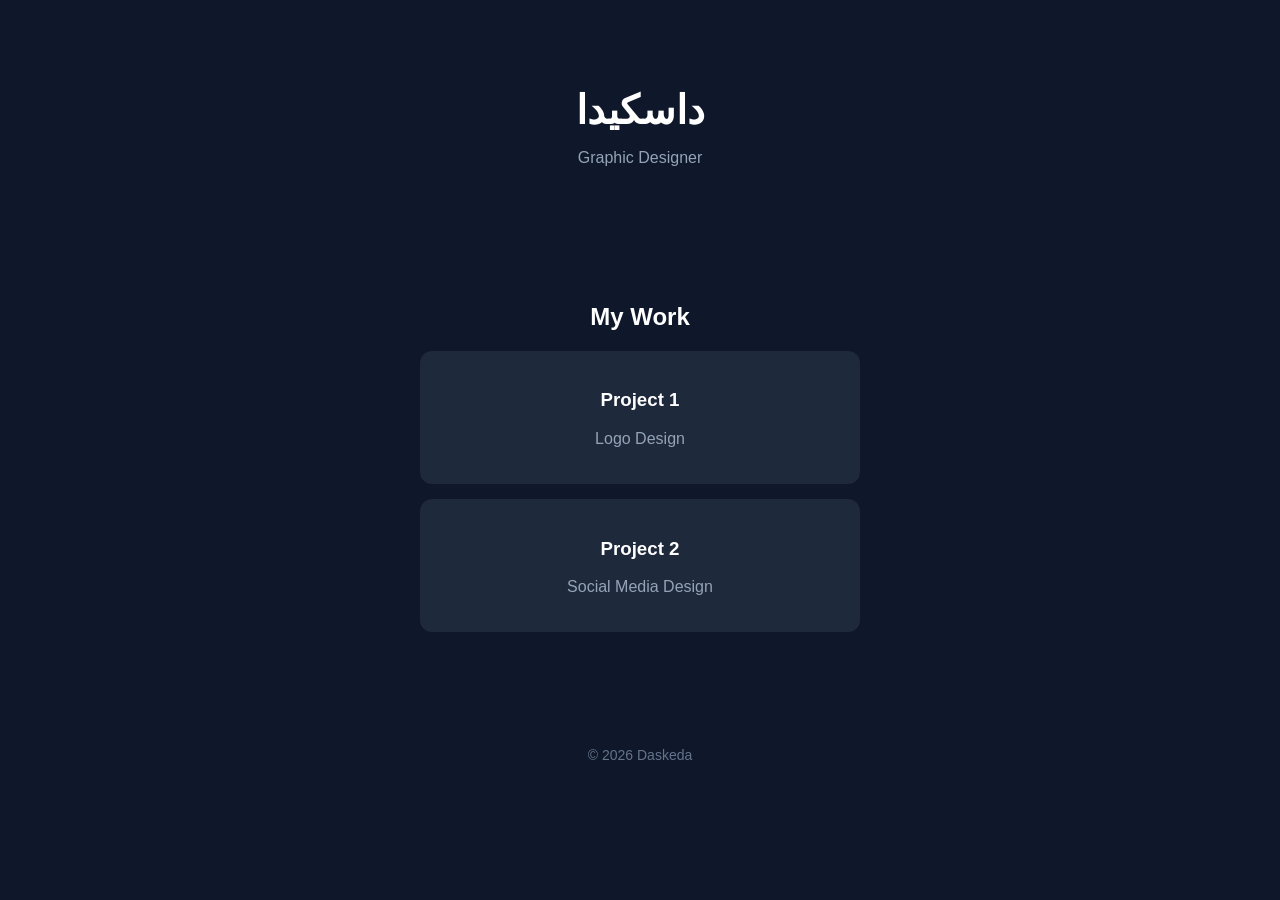
==== index.html @ 062705a2 "initial commit" ====
<!DOCTYPE html>
<html lang="en">
<head>
  <meta charset="UTF-8">
  <title>Daskeda Portfolio</title>
  <meta name="viewport" content="width=device-width, initial-scale=1.0">
  
  <style>
    body {
      margin: 0;
      font-family: Arial, sans-serif;
      background: #0f172a;
      color: #fff;
      text-align: center;
    }

    header {
      padding: 60px 20px;
    }

    h1 {
      font-size: 40px;
      margin-bottom: 10px;
    }

    p {
      color: #94a3b8;
    }

    .projects {
      padding: 40px 20px;
    }

    .card {
      background: #1e293b;
      padding: 20px;
      margin: 15px auto;
      max-width: 400px;
      border-radius: 12px;
    }

    footer {
      margin-top: 40px;
      padding: 20px;
      font-size: 14px;
      color: #64748b;
    }
  </style>
</head>

<body>

  <header>
    <h1>داسكيدا</h1>
    <p>Graphic Designer</p>
  </header>

  <section class="projects">
    <h2>My Work</h2>

    <div class="card">
      <h3>Project 1</h3>
      <p>Logo Design</p>
    </div>

    <div class="card">
      <h3>Project 2</h3>
      <p>Social Media Design</p>
    </div>

  </section>

  <footer>
    © 2026 Daskeda
  </footer>

</body>
</html>
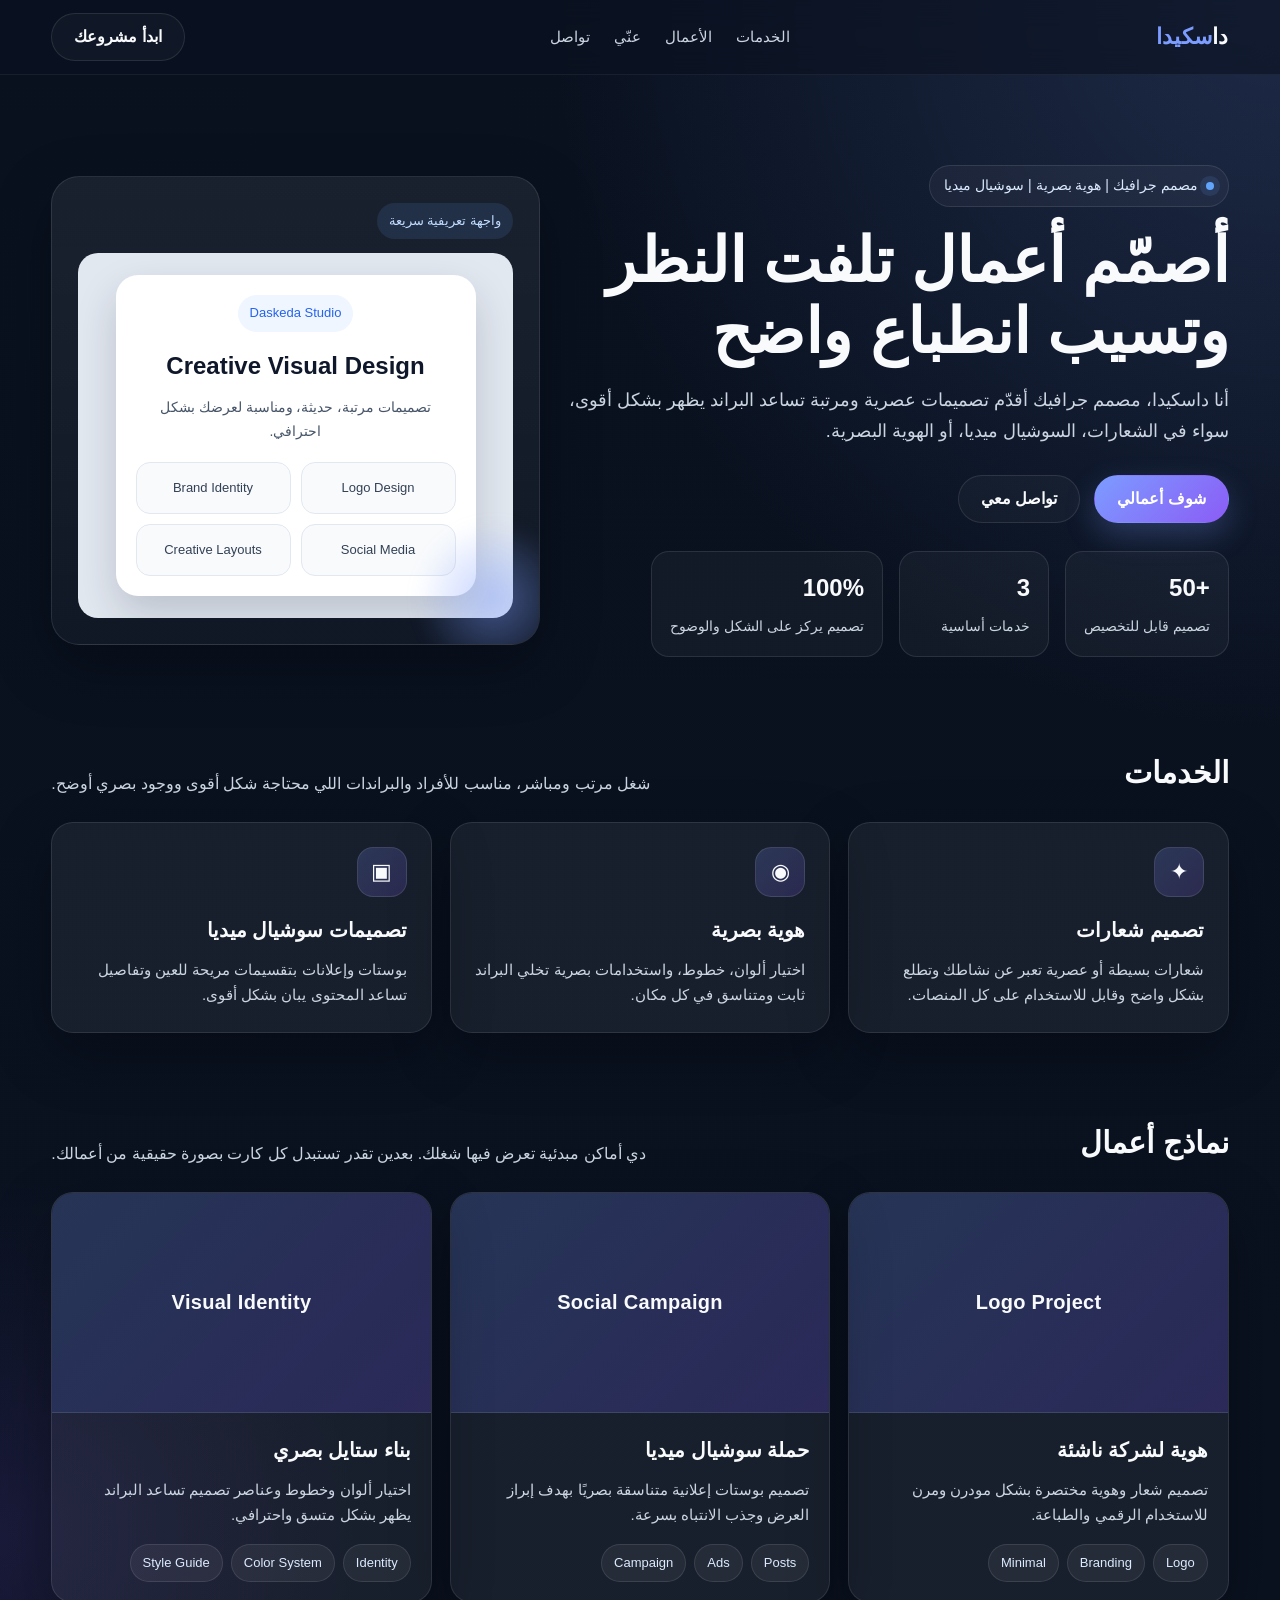
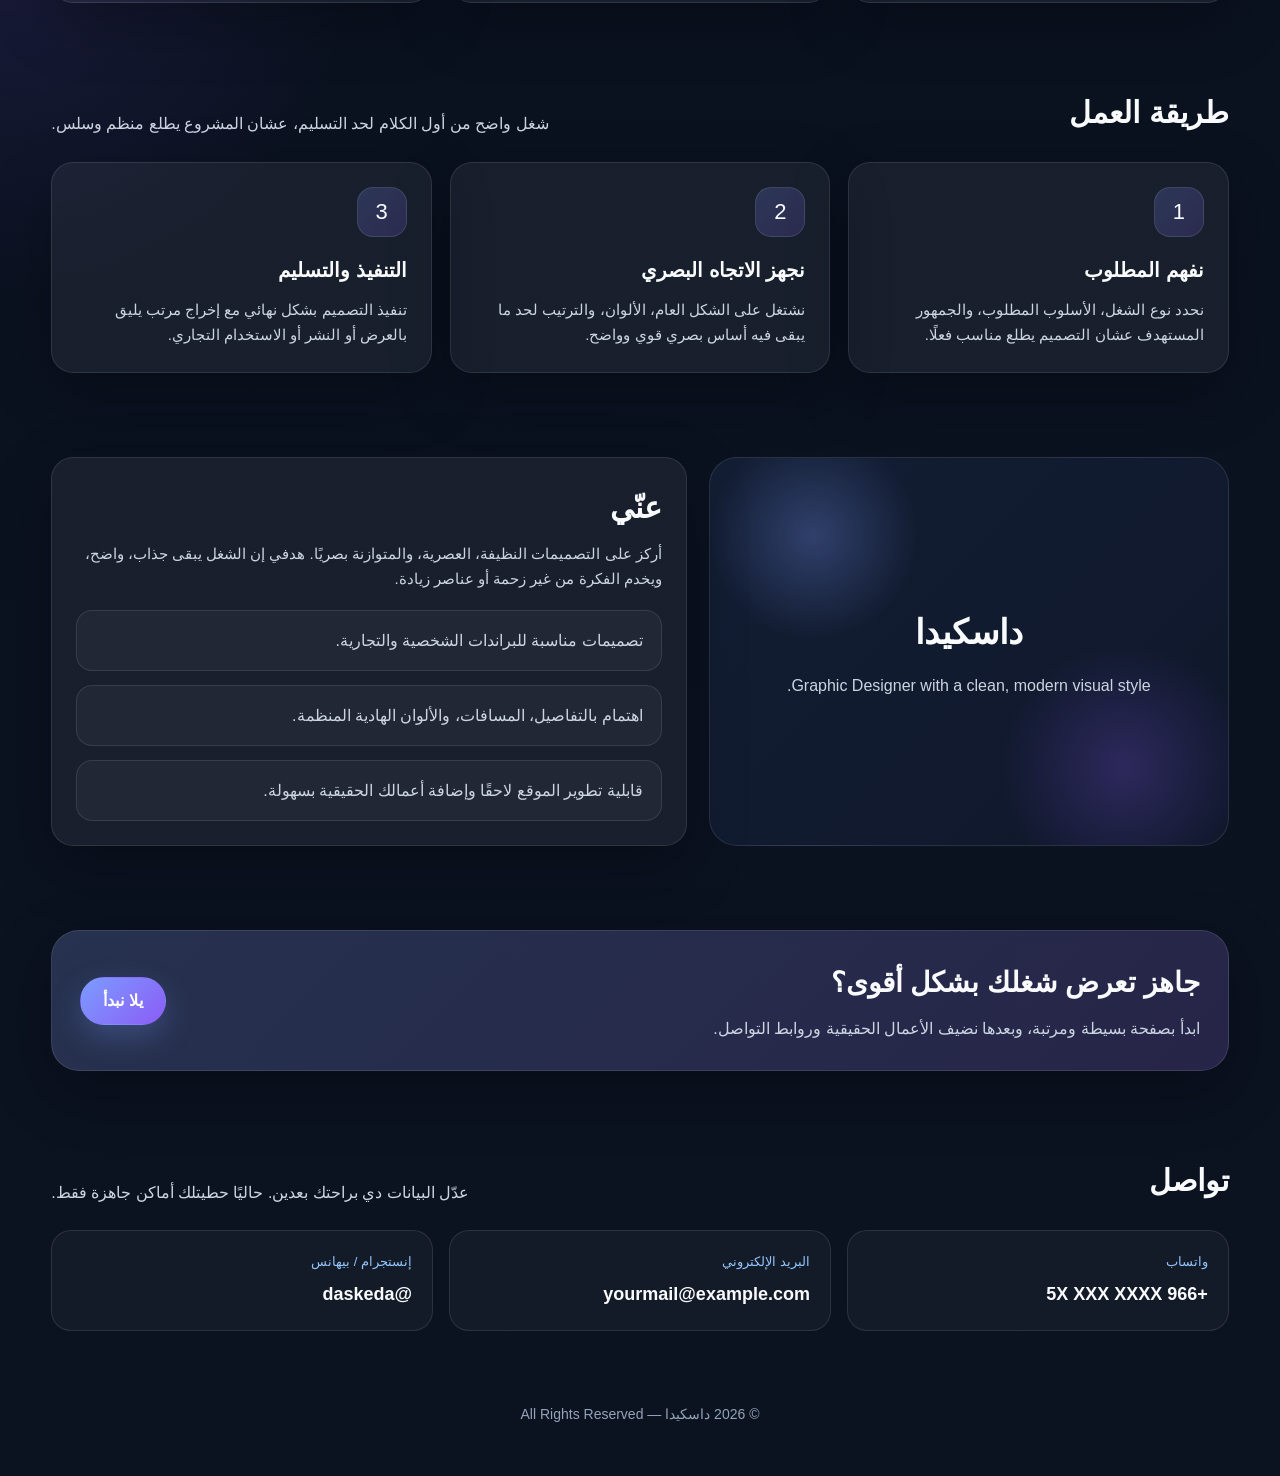
==== commit 61016406: "Update index.html" ====
--- a/index.html
+++ b/index.html
@@ -1,77 +1,867 @@
 <!DOCTYPE html>
-<html lang="en">
+<html lang="ar" dir="rtl">
 <head>
-  <meta charset="UTF-8">
-  <title>Daskeda Portfolio</title>
-  <meta name="viewport" content="width=device-width, initial-scale=1.0">
-  
+  <meta charset="UTF-8" />
+  <meta name="viewport" content="width=device-width, initial-scale=1.0" />
+  <title>داسكيدا | Graphic Designer</title>
+  <meta name="description" content="داسكيدا - مصمم جرافيك. شعارات، سوشيال ميديا، هوية بصرية، وتصميمات إبداعية." />
+  <meta name="theme-color" content="#0f172a" />
+
   <style>
+    :root {
+      --bg: #0b1220;
+      --bg-soft: #111a2d;
+      --card: rgba(255, 255, 255, 0.06);
+      --stroke: rgba(255, 255, 255, 0.1);
+      --text: #f8fafc;
+      --muted: #cbd5e1;
+      --accent: #7c9cff;
+      --accent-2: #8b5cf6;
+      --shadow: 0 20px 60px rgba(0, 0, 0, 0.28);
+      --radius: 22px;
+      --max: 1180px;
+    }
+
+    * {
+      box-sizing: border-box;
+      scroll-behavior: smooth;
+    }
+
     body {
       margin: 0;
-      font-family: Arial, sans-serif;
-      background: #0f172a;
-      color: #fff;
+      font-family: Tahoma, Arial, sans-serif;
+      background:
+        radial-gradient(circle at top right, rgba(124, 156, 255, 0.18), transparent 22%),
+        radial-gradient(circle at left center, rgba(139, 92, 246, 0.12), transparent 18%),
+        linear-gradient(180deg, #09111f 0%, #0b1220 100%);
+      color: var(--text);
+      line-height: 1.7;
+    }
+
+    a {
+      color: inherit;
+      text-decoration: none;
+    }
+
+    img {
+      max-width: 100%;
+      display: block;
+    }
+
+    .container {
+      width: min(92%, var(--max));
+      margin: auto;
+    }
+
+    .nav {
+      position: sticky;
+      top: 0;
+      z-index: 50;
+      backdrop-filter: blur(14px);
+      background: rgba(11, 18, 32, 0.6);
+      border-bottom: 1px solid rgba(255, 255, 255, 0.06);
+    }
+
+    .nav-inner {
+      display: flex;
+      align-items: center;
+      justify-content: space-between;
+      min-height: 74px;
+      gap: 18px;
+    }
+
+    .logo {
+      font-size: 22px;
+      font-weight: 700;
+      letter-spacing: 0.3px;
+    }
+
+    .logo span {
+      color: var(--accent);
+    }
+
+    .nav-links {
+      display: flex;
+      align-items: center;
+      gap: 24px;
+      flex-wrap: wrap;
+    }
+
+    .nav-links a {
+      color: var(--muted);
+      font-size: 15px;
+      transition: 0.25s ease;
+    }
+
+    .nav-links a:hover {
+      color: var(--text);
+    }
+
+    .btn {
+      display: inline-flex;
+      align-items: center;
+      justify-content: center;
+      gap: 8px;
+      min-height: 48px;
+      padding: 0 22px;
+      border-radius: 999px;
+      border: 1px solid transparent;
+      font-weight: 700;
+      transition: 0.25s ease;
+      cursor: pointer;
+    }
+
+    .btn-primary {
+      background: linear-gradient(135deg, var(--accent), var(--accent-2));
+      color: white;
+      box-shadow: 0 12px 30px rgba(124, 156, 255, 0.25);
+    }
+
+    .btn-primary:hover {
+      transform: translateY(-1px);
+      opacity: 0.95;
+    }
+
+    .btn-secondary {
+      border-color: var(--stroke);
+      background: rgba(255, 255, 255, 0.03);
+      color: var(--text);
+    }
+
+    .btn-secondary:hover {
+      background: rgba(255, 255, 255, 0.07);
+    }
+
+    .hero {
+      padding: 90px 0 48px;
+    }
+
+    .hero-grid {
+      display: grid;
+      grid-template-columns: 1.15fr 0.85fr;
+      gap: 28px;
+      align-items: center;
+    }
+
+    .eyebrow {
+      display: inline-flex;
+      align-items: center;
+      gap: 8px;
+      padding: 8px 14px;
+      border: 1px solid var(--stroke);
+      border-radius: 999px;
+      background: rgba(255, 255, 255, 0.04);
+      color: #dbeafe;
+      font-size: 14px;
+      margin-bottom: 18px;
+    }
+
+    .dot {
+      width: 8px;
+      height: 8px;
+      border-radius: 50%;
+      background: #60a5fa;
+      box-shadow: 0 0 0 6px rgba(96, 165, 250, 0.12);
+    }
+
+    h1 {
+      font-size: clamp(34px, 5vw, 62px);
+      line-height: 1.15;
+      margin: 0 0 18px;
+    }
+
+    .hero p {
+      font-size: 18px;
+      color: var(--muted);
+      margin: 0 0 28px;
+      max-width: 720px;
+    }
+
+    .hero-actions {
+      display: flex;
+      gap: 14px;
+      flex-wrap: wrap;
+      margin-bottom: 28px;
+    }
+
+    .stats {
+      display: flex;
+      gap: 16px;
+      flex-wrap: wrap;
+    }
+
+    .stat {
+      min-width: 150px;
+      padding: 16px 18px;
+      border-radius: 18px;
+      background: rgba(255, 255, 255, 0.04);
+      border: 1px solid var(--stroke);
+    }
+
+    .stat strong {
+      display: block;
+      font-size: 24px;
+      margin-bottom: 4px;
+    }
+
+    .stat span {
+      color: var(--muted);
+      font-size: 14px;
+    }
+
+    .hero-card {
+      position: relative;
+      background: linear-gradient(180deg, rgba(255,255,255,0.07), rgba(255,255,255,0.03));
+      border: 1px solid var(--stroke);
+      border-radius: 28px;
+      padding: 26px;
+      box-shadow: var(--shadow);
+      overflow: hidden;
+    }
+
+    .hero-card::before {
+      content: "";
+      position: absolute;
+      inset: auto -40px -40px auto;
+      width: 170px;
+      height: 170px;
+      background: radial-gradient(circle, rgba(124,156,255,0.45), transparent 65%);
+      filter: blur(8px);
+    }
+
+    .mini-label {
+      display: inline-block;
+      font-size: 13px;
+      color: #bfdbfe;
+      padding: 7px 12px;
+      border-radius: 999px;
+      background: rgba(96, 165, 250, 0.12);
+      margin-bottom: 14px;
+    }
+
+    .preview-box {
+      border-radius: 20px;
+      overflow: hidden;
+      background: #e2e8f0;
+      min-height: 320px;
+      display: grid;
+      place-items: center;
+      color: #334155;
+      padding: 22px;
       text-align: center;
     }
 
-    header {
-      padding: 60px 20px;
-    }
-
-    h1 {
-      font-size: 40px;
+    .preview-box .preview-inner {
+      width: 100%;
+      max-width: 360px;
+      background: white;
+      border-radius: 22px;
+      padding: 20px;
+      box-shadow: 0 18px 40px rgba(15, 23, 42, 0.18);
+    }
+
+    .preview-tag {
+      display: inline-block;
+      background: #eff6ff;
+      color: #2563eb;
+      font-size: 13px;
+      padding: 7px 12px;
+      border-radius: 999px;
+      margin-bottom: 14px;
+    }
+
+    .preview-title {
+      font-size: 24px;
+      font-weight: bold;
+      color: #0f172a;
       margin-bottom: 10px;
     }
 
-    p {
+    .preview-text {
+      color: #475569;
+      font-size: 14px;
+      margin-bottom: 18px;
+    }
+
+    .preview-grid {
+      display: grid;
+      grid-template-columns: 1fr 1fr;
+      gap: 10px;
+    }
+
+    .preview-item {
+      background: #f8fafc;
+      border-radius: 14px;
+      padding: 14px 10px;
+      font-size: 13px;
+      color: #334155;
+      border: 1px solid #e2e8f0;
+    }
+
+    section {
+      padding: 42px 0;
+    }
+
+    .section-head {
+      display: flex;
+      align-items: end;
+      justify-content: space-between;
+      gap: 16px;
+      margin-bottom: 24px;
+      flex-wrap: wrap;
+    }
+
+    .section-head h2 {
+      margin: 0;
+      font-size: 30px;
+    }
+
+    .section-head p {
+      margin: 0;
+      color: var(--muted);
+      max-width: 650px;
+    }
+
+    .services-grid,
+    .work-grid,
+    .steps-grid {
+      display: grid;
+      gap: 18px;
+    }
+
+    .services-grid {
+      grid-template-columns: repeat(3, 1fr);
+    }
+
+    .work-grid {
+      grid-template-columns: repeat(3, 1fr);
+    }
+
+    .steps-grid {
+      grid-template-columns: repeat(3, 1fr);
+    }
+
+    .card {
+      background: var(--card);
+      border: 1px solid var(--stroke);
+      border-radius: var(--radius);
+      padding: 24px;
+      box-shadow: var(--shadow);
+    }
+
+    .card h3 {
+      margin: 0 0 10px;
+      font-size: 20px;
+    }
+
+    .card p {
+      margin: 0;
+      color: var(--muted);
+      font-size: 15px;
+    }
+
+    .icon {
+      width: 50px;
+      height: 50px;
+      border-radius: 16px;
+      display: grid;
+      place-items: center;
+      margin-bottom: 16px;
+      background: linear-gradient(135deg, rgba(124, 156, 255, 0.2), rgba(139, 92, 246, 0.18));
+      border: 1px solid rgba(255,255,255,0.1);
+      font-size: 22px;
+    }
+
+    .work-card {
+      overflow: hidden;
+      padding: 0;
+    }
+
+    .work-cover {
+      height: 220px;
+      display: grid;
+      place-items: center;
+      background:
+        linear-gradient(135deg, rgba(124,156,255,0.18), rgba(139,92,246,0.2)),
+        #131d31;
+      border-bottom: 1px solid var(--stroke);
+      font-size: 20px;
+      font-weight: 700;
+      letter-spacing: 0.3px;
+    }
+
+    .work-content {
+      padding: 20px;
+    }
+
+    .work-content p {
+      margin: 8px 0 16px;
+      color: var(--muted);
+      font-size: 15px;
+    }
+
+    .chip-wrap {
+      display: flex;
+      flex-wrap: wrap;
+      gap: 8px;
+    }
+
+    .chip {
+      padding: 7px 12px;
+      border-radius: 999px;
+      background: rgba(255,255,255,0.06);
+      border: 1px solid var(--stroke);
+      font-size: 13px;
+      color: #dbeafe;
+    }
+
+    .about {
+      display: grid;
+      grid-template-columns: 0.9fr 1.1fr;
+      gap: 22px;
+      align-items: stretch;
+    }
+
+    .about-box {
+      min-height: 100%;
+    }
+
+    .about-visual {
+      min-height: 320px;
+      border-radius: 28px;
+      background:
+        radial-gradient(circle at 20% 20%, rgba(124,156,255,0.28), transparent 20%),
+        radial-gradient(circle at 80% 80%, rgba(139,92,246,0.24), transparent 24%),
+        linear-gradient(135deg, #131e34, #0f172a);
+      border: 1px solid var(--stroke);
+      display: grid;
+      place-items: center;
+      text-align: center;
+      padding: 24px;
+    }
+
+    .about-visual strong {
+      font-size: 34px;
+      display: block;
+      margin-bottom: 10px;
+    }
+
+    .about-visual span {
+      color: var(--muted);
+    }
+
+    .about-list {
+      display: grid;
+      gap: 14px;
+      margin-top: 18px;
+    }
+
+    .about-list div {
+      padding: 16px 18px;
+      border-radius: 16px;
+      background: rgba(255,255,255,0.04);
+      border: 1px solid var(--stroke);
+      color: var(--muted);
+    }
+
+    .cta {
+      padding: 28px;
+      border-radius: 28px;
+      background:
+        linear-gradient(135deg, rgba(124,156,255,0.18), rgba(139,92,246,0.16)),
+        rgba(255,255,255,0.04);
+      border: 1px solid var(--stroke);
+      box-shadow: var(--shadow);
+      display: flex;
+      align-items: center;
+      justify-content: space-between;
+      gap: 18px;
+      flex-wrap: wrap;
+    }
+
+    .cta h3 {
+      font-size: 28px;
+      margin: 0 0 8px;
+    }
+
+    .cta p {
+      margin: 0;
+      color: var(--muted);
+    }
+
+    .contact-grid {
+      display: grid;
+      grid-template-columns: repeat(3, 1fr);
+      gap: 16px;
+    }
+
+    .contact-item {
+      padding: 20px;
+      border-radius: 20px;
+      background: rgba(255,255,255,0.04);
+      border: 1px solid var(--stroke);
+    }
+
+    .contact-item small {
+      display: block;
+      color: #93c5fd;
+      margin-bottom: 6px;
+      font-size: 13px;
+    }
+
+    .contact-item strong {
+      font-size: 18px;
+      word-break: break-word;
+    }
+
+    footer {
+      padding: 30px 0 50px;
+      text-align: center;
       color: #94a3b8;
-    }
-
-    .projects {
-      padding: 40px 20px;
-    }
-
-    .card {
-      background: #1e293b;
-      padding: 20px;
-      margin: 15px auto;
-      max-width: 400px;
-      border-radius: 12px;
-    }
-
-    footer {
-      margin-top: 40px;
-      padding: 20px;
       font-size: 14px;
-      color: #64748b;
+    }
+
+    @media (max-width: 980px) {
+      .hero-grid,
+      .about,
+      .services-grid,
+      .work-grid,
+      .steps-grid,
+      .contact-grid {
+        grid-template-columns: 1fr;
+      }
+
+      .nav-inner {
+        padding: 12px 0;
+      }
+
+      .nav-links {
+        gap: 14px;
+      }
+
+      .hero {
+        padding-top: 54px;
+      }
+
+      .section-head h2 {
+        font-size: 26px;
+      }
+
+      .cta h3 {
+        font-size: 24px;
+      }
+    }
+
+    @media (max-width: 640px) {
+      h1 {
+        font-size: 34px;
+      }
+
+      .hero p {
+        font-size: 16px;
+      }
+
+      .btn {
+        width: 100%;
+      }
+
+      .hero-actions {
+        display: grid;
+        grid-template-columns: 1fr;
+      }
+
+      .stats {
+        display: grid;
+        grid-template-columns: 1fr;
+      }
+
+      .nav-links {
+        display: none;
+      }
     }
   </style>
 </head>
-
 <body>
 
-  <header>
-    <h1>داسكيدا</h1>
-    <p>Graphic Designer</p>
+  <nav class="nav">
+    <div class="container nav-inner">
+      <a href="#home" class="logo">دا<span>سكيدا</span></a>
+
+      <div class="nav-links">
+        <a href="#services">الخدمات</a>
+        <a href="#work">الأعمال</a>
+        <a href="#about">عنّي</a>
+        <a href="#contact">تواصل</a>
+      </div>
+
+      <a href="#contact" class="btn btn-secondary">ابدأ مشروعك</a>
+    </div>
+  </nav>
+
+  <header class="hero" id="home">
+    <div class="container hero-grid">
+      <div>
+        <div class="eyebrow">
+          <span class="dot"></span>
+          مصمم جرافيك | هوية بصرية | سوشيال ميديا
+        </div>
+
+        <h1>
+          أصمّم أعمال تلفت النظر
+          <br>
+          وتسيب انطباع واضح
+        </h1>
+
+        <p>
+          أنا داسكيدا، مصمم جرافيك أقدّم تصميمات عصرية ومرتبة تساعد البراند يظهر بشكل أقوى،
+          سواء في الشعارات، السوشيال ميديا، أو الهوية البصرية.
+        </p>
+
+        <div class="hero-actions">
+          <a href="#work" class="btn btn-primary">شوف أعمالي</a>
+          <a href="#contact" class="btn btn-secondary">تواصل معي</a>
+        </div>
+
+        <div class="stats">
+          <div class="stat">
+            <strong>+50</strong>
+            <span>تصميم قابل للتخصيص</span>
+          </div>
+          <div class="stat">
+            <strong>3</strong>
+            <span>خدمات أساسية</span>
+          </div>
+          <div class="stat">
+            <strong>100%</strong>
+            <span>تصميم يركز على الشكل والوضوح</span>
+          </div>
+        </div>
+      </div>
+
+      <div class="hero-card">
+        <div class="mini-label">واجهة تعريفية سريعة</div>
+
+        <div class="preview-box">
+          <div class="preview-inner">
+            <div class="preview-tag">Daskeda Studio</div>
+            <div class="preview-title">Creative Visual Design</div>
+            <div class="preview-text">
+              تصميمات مرتبة، حديثة، ومناسبة لعرضك بشكل احترافي.
+            </div>
+
+            <div class="preview-grid">
+              <div class="preview-item">Logo Design</div>
+              <div class="preview-item">Brand Identity</div>
+              <div class="preview-item">Social Media</div>
+              <div class="preview-item">Creative Layouts</div>
+            </div>
+          </div>
+        </div>
+      </div>
+    </div>
   </header>
 
-  <section class="projects">
-    <h2>My Work</h2>
-
-    <div class="card">
-      <h3>Project 1</h3>
-      <p>Logo Design</p>
+  <section id="services">
+    <div class="container">
+      <div class="section-head">
+        <div>
+          <h2>الخدمات</h2>
+        </div>
+        <p>
+          شغل مرتب ومباشر، مناسب للأفراد والبراندات اللي محتاجة شكل أقوى ووجود بصري أوضح.
+        </p>
+      </div>
+
+      <div class="services-grid">
+        <div class="card">
+          <div class="icon">✦</div>
+          <h3>تصميم شعارات</h3>
+          <p>
+            شعارات بسيطة أو عصرية تعبر عن نشاطك وتطلع بشكل واضح وقابل للاستخدام على كل المنصات.
+          </p>
+        </div>
+
+        <div class="card">
+          <div class="icon">◉</div>
+          <h3>هوية بصرية</h3>
+          <p>
+            اختيار ألوان، خطوط، واستخدامات بصرية تخلي البراند ثابت ومتناسق في كل مكان.
+          </p>
+        </div>
+
+        <div class="card">
+          <div class="icon">▣</div>
+          <h3>تصميمات سوشيال ميديا</h3>
+          <p>
+            بوستات وإعلانات بتقسيمات مريحة للعين وتفاصيل تساعد المحتوى يبان بشكل أقوى.
+          </p>
+        </div>
+      </div>
     </div>
-
-    <div class="card">
-      <h3>Project 2</h3>
-      <p>Social Media Design</p>
+  </section>
+
+  <section id="work">
+    <div class="container">
+      <div class="section-head">
+        <div>
+          <h2>نماذج أعمال</h2>
+        </div>
+        <p>
+          دي أماكن مبدئية تعرض فيها شغلك. بعدين تقدر تستبدل كل كارت بصورة حقيقية من أعمالك.
+        </p>
+      </div>
+
+      <div class="work-grid">
+        <div class="card work-card">
+          <div class="work-cover">Logo Project</div>
+          <div class="work-content">
+            <h3>هوية لشركة ناشئة</h3>
+            <p>تصميم شعار وهوية مختصرة بشكل مودرن ومرن للاستخدام الرقمي والطباعة.</p>
+            <div class="chip-wrap">
+              <span class="chip">Logo</span>
+              <span class="chip">Branding</span>
+              <span class="chip">Minimal</span>
+            </div>
+          </div>
+        </div>
+
+        <div class="card work-card">
+          <div class="work-cover">Social Campaign</div>
+          <div class="work-content">
+            <h3>حملة سوشيال ميديا</h3>
+            <p>تصميم بوستات إعلانية متناسقة بصريًا بهدف إبراز العرض وجذب الانتباه بسرعة.</p>
+            <div class="chip-wrap">
+              <span class="chip">Posts</span>
+              <span class="chip">Ads</span>
+              <span class="chip">Campaign</span>
+            </div>
+          </div>
+        </div>
+
+        <div class="card work-card">
+          <div class="work-cover">Visual Identity</div>
+          <div class="work-content">
+            <h3>بناء ستايل بصري</h3>
+            <p>اختيار ألوان وخطوط وعناصر تصميم تساعد البراند يظهر بشكل متسق واحترافي.</p>
+            <div class="chip-wrap">
+              <span class="chip">Identity</span>
+              <span class="chip">Color System</span>
+              <span class="chip">Style Guide</span>
+            </div>
+          </div>
+        </div>
+      </div>
     </div>
-
   </section>
 
+  <section>
+    <div class="container">
+      <div class="section-head">
+        <div>
+          <h2>طريقة العمل</h2>
+        </div>
+        <p>
+          شغل واضح من أول الكلام لحد التسليم، عشان المشروع يطلع منظم وسلس.
+        </p>
+      </div>
+
+      <div class="steps-grid">
+        <div class="card">
+          <div class="icon">1</div>
+          <h3>نفهم المطلوب</h3>
+          <p>نحدد نوع الشغل، الأسلوب المطلوب، والجمهور المستهدف عشان التصميم يطلع مناسب فعلًا.</p>
+        </div>
+
+        <div class="card">
+          <div class="icon">2</div>
+          <h3>نجهز الاتجاه البصري</h3>
+          <p>نشتغل على الشكل العام، الألوان، والترتيب لحد ما يبقى فيه أساس بصري قوي وواضح.</p>
+        </div>
+
+        <div class="card">
+          <div class="icon">3</div>
+          <h3>التنفيذ والتسليم</h3>
+          <p>تنفيذ التصميم بشكل نهائي مع إخراج مرتب يليق بالعرض أو النشر أو الاستخدام التجاري.</p>
+        </div>
+      </div>
+    </div>
+  </section>
+
+  <section id="about">
+    <div class="container about">
+      <div class="about-visual">
+        <div>
+          <strong>داسكيدا</strong>
+          <span>Graphic Designer with a clean, modern visual style.</span>
+        </div>
+      </div>
+
+      <div class="card about-box">
+        <div class="section-head" style="margin-bottom: 8px;">
+          <div>
+            <h2>عنّي</h2>
+          </div>
+        </div>
+
+        <p style="color: var(--muted); margin-top: 0;">
+          أركز على التصميمات النظيفة، العصرية، والمتوازنة بصريًا. هدفي إن الشغل يبقى جذاب،
+          واضح، ويخدم الفكرة من غير زحمة أو عناصر زيادة.
+        </p>
+
+        <div class="about-list">
+          <div>تصميمات مناسبة للبراندات الشخصية والتجارية.</div>
+          <div>اهتمام بالتفاصيل، المسافات، والألوان الهادية المنظمة.</div>
+          <div>قابلية تطوير الموقع لاحقًا وإضافة أعمالك الحقيقية بسهولة.</div>
+        </div>
+      </div>
+    </div>
+  </section>
+
+  <section>
+    <div class="container">
+      <div class="cta">
+        <div>
+          <h3>جاهز تعرض شغلك بشكل أقوى؟</h3>
+          <p>ابدأ بصفحة بسيطة ومرتبة، وبعدها نضيف الأعمال الحقيقية وروابط التواصل.</p>
+        </div>
+
+        <a href="#contact" class="btn btn-primary">يلا نبدأ</a>
+      </div>
+    </div>
+  </section>
+
+  <section id="contact">
+    <div class="container">
+      <div class="section-head">
+        <div>
+          <h2>تواصل</h2>
+        </div>
+        <p>
+          عدّل البيانات دي براحتك بعدين. حاليًا حطيتلك أماكن جاهزة فقط.
+        </p>
+      </div>
+
+      <div class="contact-grid">
+        <div class="contact-item">
+          <small>واتساب</small>
+          <strong>+966 5X XXX XXXX</strong>
+        </div>
+
+        <div class="contact-item">
+          <small>البريد الإلكتروني</small>
+          <strong>yourmail@example.com</strong>
+        </div>
+
+        <div class="contact-item">
+          <small>إنستجرام / بيهانس</small>
+          <strong>@daskeda</strong>
+        </div>
+      </div>
+    </div>
+  </section>
+
   <footer>
-    © 2026 Daskeda
+    © 2026 داسكيدا — All Rights Reserved
   </footer>
 
 </body>
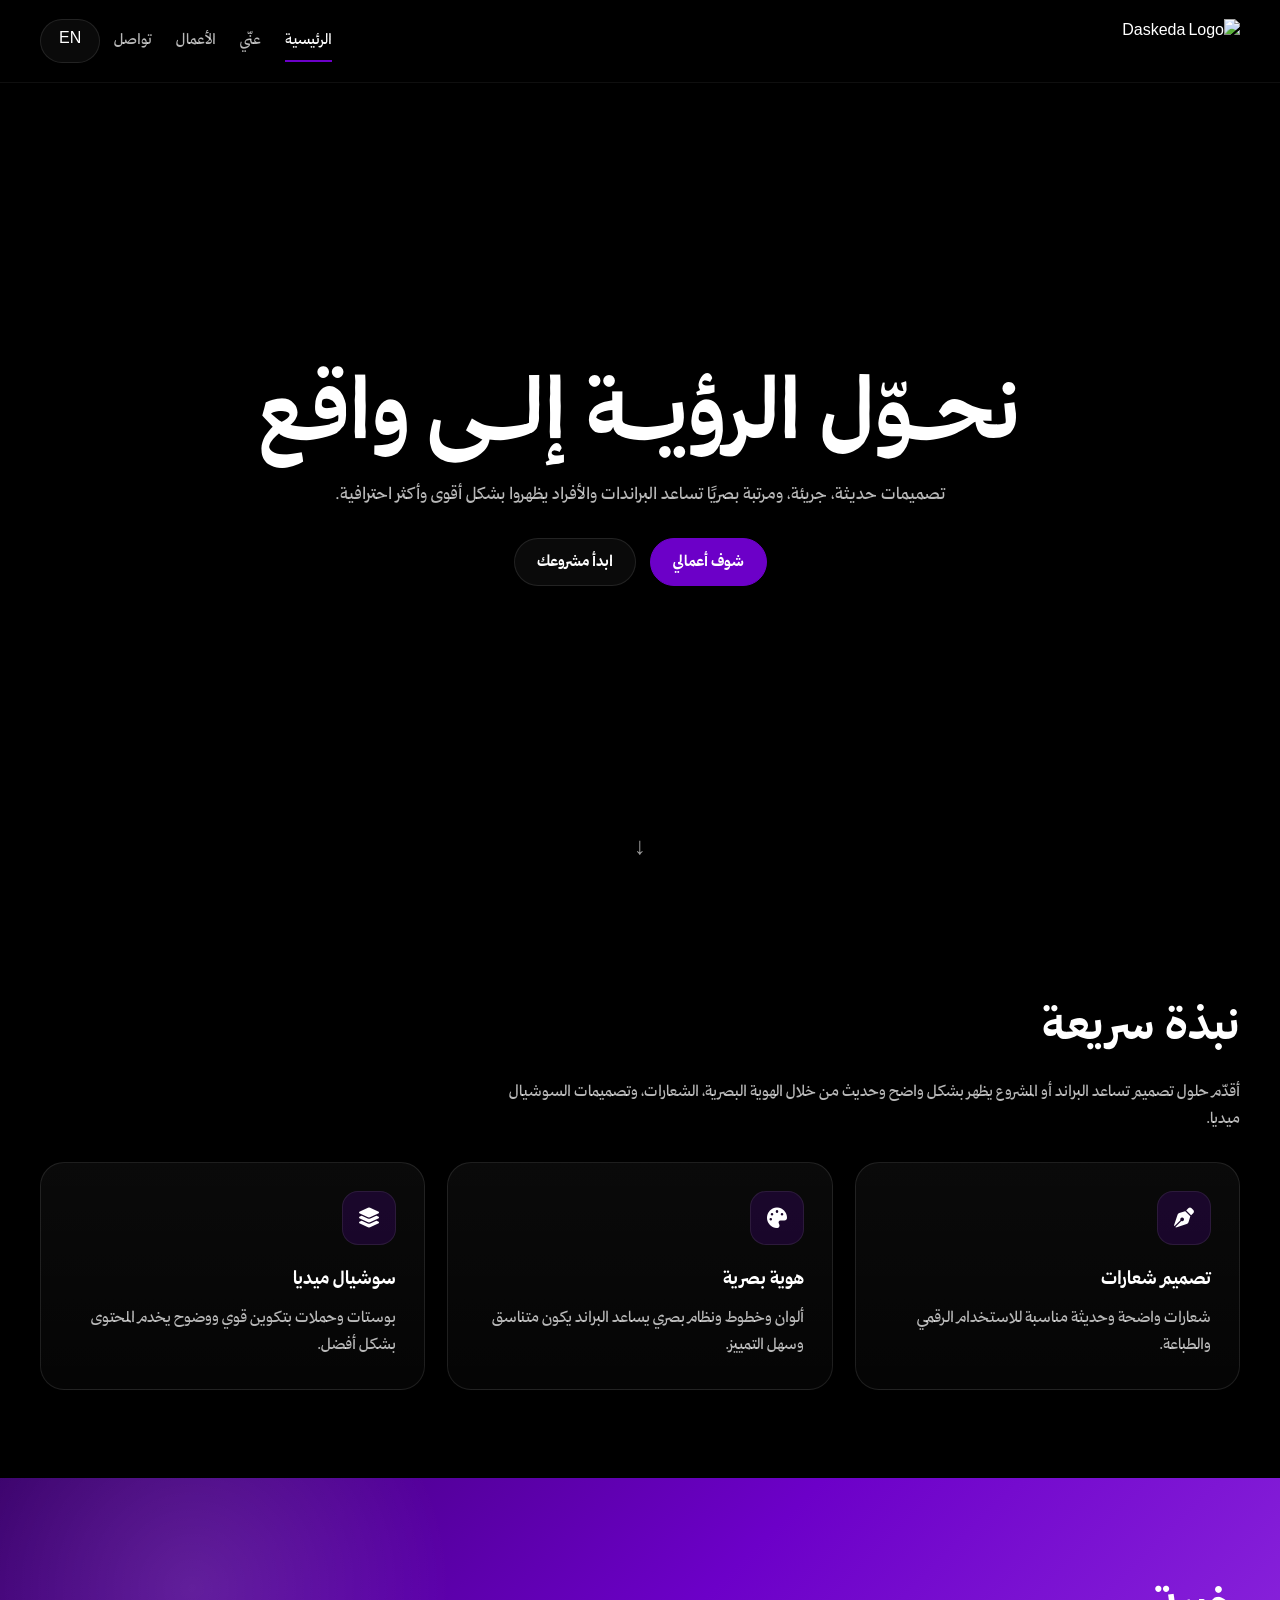
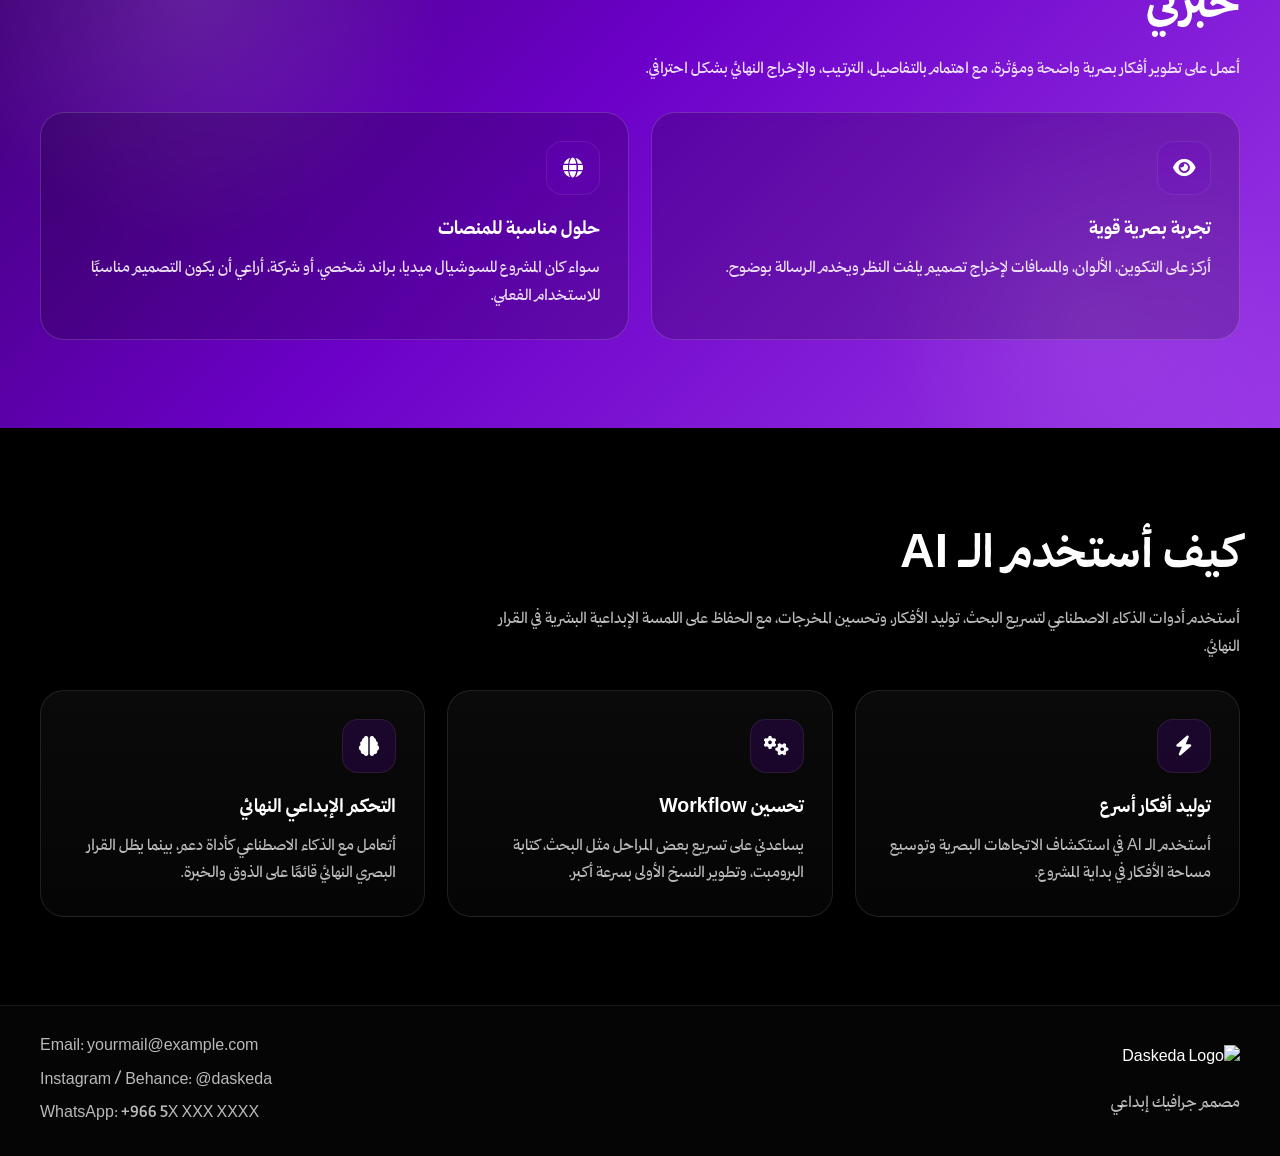
==== commit 089b1f4b: "Add files via upload" ====
--- a/index.html
+++ b/index.html
@@ -1,868 +1,181 @@
-<!DOCTYPE html>
-<html lang="ar" dir="rtl">
-<head>
-  <meta charset="UTF-8" />
-  <meta name="viewport" content="width=device-width, initial-scale=1.0" />
-  <title>داسكيدا | Graphic Designer</title>
-  <meta name="description" content="داسكيدا - مصمم جرافيك. شعارات، سوشيال ميديا، هوية بصرية، وتصميمات إبداعية." />
-  <meta name="theme-color" content="#0f172a" />
-
-  <style>
-    :root {
-      --bg: #0b1220;
-      --bg-soft: #111a2d;
-      --card: rgba(255, 255, 255, 0.06);
-      --stroke: rgba(255, 255, 255, 0.1);
-      --text: #f8fafc;
-      --muted: #cbd5e1;
-      --accent: #7c9cff;
-      --accent-2: #8b5cf6;
-      --shadow: 0 20px 60px rgba(0, 0, 0, 0.28);
-      --radius: 22px;
-      --max: 1180px;
-    }
-
-    * {
-      box-sizing: border-box;
-      scroll-behavior: smooth;
-    }
-
-    body {
-      margin: 0;
-      font-family: Tahoma, Arial, sans-serif;
-      background:
-        radial-gradient(circle at top right, rgba(124, 156, 255, 0.18), transparent 22%),
-        radial-gradient(circle at left center, rgba(139, 92, 246, 0.12), transparent 18%),
-        linear-gradient(180deg, #09111f 0%, #0b1220 100%);
-      color: var(--text);
-      line-height: 1.7;
-    }
-
-    a {
-      color: inherit;
-      text-decoration: none;
-    }
-
-    img {
-      max-width: 100%;
-      display: block;
-    }
-
-    .container {
-      width: min(92%, var(--max));
-      margin: auto;
-    }
-
-    .nav {
-      position: sticky;
-      top: 0;
-      z-index: 50;
-      backdrop-filter: blur(14px);
-      background: rgba(11, 18, 32, 0.6);
-      border-bottom: 1px solid rgba(255, 255, 255, 0.06);
-    }
-
-    .nav-inner {
-      display: flex;
-      align-items: center;
-      justify-content: space-between;
-      min-height: 74px;
-      gap: 18px;
-    }
-
-    .logo {
-      font-size: 22px;
-      font-weight: 700;
-      letter-spacing: 0.3px;
-    }
-
-    .logo span {
-      color: var(--accent);
-    }
-
-    .nav-links {
-      display: flex;
-      align-items: center;
-      gap: 24px;
-      flex-wrap: wrap;
-    }
-
-    .nav-links a {
-      color: var(--muted);
-      font-size: 15px;
-      transition: 0.25s ease;
-    }
-
-    .nav-links a:hover {
-      color: var(--text);
-    }
-
-    .btn {
-      display: inline-flex;
-      align-items: center;
-      justify-content: center;
-      gap: 8px;
-      min-height: 48px;
-      padding: 0 22px;
-      border-radius: 999px;
-      border: 1px solid transparent;
-      font-weight: 700;
-      transition: 0.25s ease;
-      cursor: pointer;
-    }
-
-    .btn-primary {
-      background: linear-gradient(135deg, var(--accent), var(--accent-2));
-      color: white;
-      box-shadow: 0 12px 30px rgba(124, 156, 255, 0.25);
-    }
-
-    .btn-primary:hover {
-      transform: translateY(-1px);
-      opacity: 0.95;
-    }
-
-    .btn-secondary {
-      border-color: var(--stroke);
-      background: rgba(255, 255, 255, 0.03);
-      color: var(--text);
-    }
-
-    .btn-secondary:hover {
-      background: rgba(255, 255, 255, 0.07);
-    }
-
-    .hero {
-      padding: 90px 0 48px;
-    }
-
-    .hero-grid {
-      display: grid;
-      grid-template-columns: 1.15fr 0.85fr;
-      gap: 28px;
-      align-items: center;
-    }
-
-    .eyebrow {
-      display: inline-flex;
-      align-items: center;
-      gap: 8px;
-      padding: 8px 14px;
-      border: 1px solid var(--stroke);
-      border-radius: 999px;
-      background: rgba(255, 255, 255, 0.04);
-      color: #dbeafe;
-      font-size: 14px;
-      margin-bottom: 18px;
-    }
-
-    .dot {
-      width: 8px;
-      height: 8px;
-      border-radius: 50%;
-      background: #60a5fa;
-      box-shadow: 0 0 0 6px rgba(96, 165, 250, 0.12);
-    }
-
-    h1 {
-      font-size: clamp(34px, 5vw, 62px);
-      line-height: 1.15;
-      margin: 0 0 18px;
-    }
-
-    .hero p {
-      font-size: 18px;
-      color: var(--muted);
-      margin: 0 0 28px;
-      max-width: 720px;
-    }
-
-    .hero-actions {
-      display: flex;
-      gap: 14px;
-      flex-wrap: wrap;
-      margin-bottom: 28px;
-    }
-
-    .stats {
-      display: flex;
-      gap: 16px;
-      flex-wrap: wrap;
-    }
-
-    .stat {
-      min-width: 150px;
-      padding: 16px 18px;
-      border-radius: 18px;
-      background: rgba(255, 255, 255, 0.04);
-      border: 1px solid var(--stroke);
-    }
-
-    .stat strong {
-      display: block;
-      font-size: 24px;
-      margin-bottom: 4px;
-    }
-
-    .stat span {
-      color: var(--muted);
-      font-size: 14px;
-    }
-
-    .hero-card {
-      position: relative;
-      background: linear-gradient(180deg, rgba(255,255,255,0.07), rgba(255,255,255,0.03));
-      border: 1px solid var(--stroke);
-      border-radius: 28px;
-      padding: 26px;
-      box-shadow: var(--shadow);
-      overflow: hidden;
-    }
-
-    .hero-card::before {
-      content: "";
-      position: absolute;
-      inset: auto -40px -40px auto;
-      width: 170px;
-      height: 170px;
-      background: radial-gradient(circle, rgba(124,156,255,0.45), transparent 65%);
-      filter: blur(8px);
-    }
-
-    .mini-label {
-      display: inline-block;
-      font-size: 13px;
-      color: #bfdbfe;
-      padding: 7px 12px;
-      border-radius: 999px;
-      background: rgba(96, 165, 250, 0.12);
-      margin-bottom: 14px;
-    }
-
-    .preview-box {
-      border-radius: 20px;
-      overflow: hidden;
-      background: #e2e8f0;
-      min-height: 320px;
-      display: grid;
-      place-items: center;
-      color: #334155;
-      padding: 22px;
-      text-align: center;
-    }
-
-    .preview-box .preview-inner {
-      width: 100%;
-      max-width: 360px;
-      background: white;
-      border-radius: 22px;
-      padding: 20px;
-      box-shadow: 0 18px 40px rgba(15, 23, 42, 0.18);
-    }
-
-    .preview-tag {
-      display: inline-block;
-      background: #eff6ff;
-      color: #2563eb;
-      font-size: 13px;
-      padding: 7px 12px;
-      border-radius: 999px;
-      margin-bottom: 14px;
-    }
-
-    .preview-title {
-      font-size: 24px;
-      font-weight: bold;
-      color: #0f172a;
-      margin-bottom: 10px;
-    }
-
-    .preview-text {
-      color: #475569;
-      font-size: 14px;
-      margin-bottom: 18px;
-    }
-
-    .preview-grid {
-      display: grid;
-      grid-template-columns: 1fr 1fr;
-      gap: 10px;
-    }
-
-    .preview-item {
-      background: #f8fafc;
-      border-radius: 14px;
-      padding: 14px 10px;
-      font-size: 13px;
-      color: #334155;
-      border: 1px solid #e2e8f0;
-    }
-
-    section {
-      padding: 42px 0;
-    }
-
-    .section-head {
-      display: flex;
-      align-items: end;
-      justify-content: space-between;
-      gap: 16px;
-      margin-bottom: 24px;
-      flex-wrap: wrap;
-    }
-
-    .section-head h2 {
-      margin: 0;
-      font-size: 30px;
-    }
-
-    .section-head p {
-      margin: 0;
-      color: var(--muted);
-      max-width: 650px;
-    }
-
-    .services-grid,
-    .work-grid,
-    .steps-grid {
-      display: grid;
-      gap: 18px;
-    }
-
-    .services-grid {
-      grid-template-columns: repeat(3, 1fr);
-    }
-
-    .work-grid {
-      grid-template-columns: repeat(3, 1fr);
-    }
-
-    .steps-grid {
-      grid-template-columns: repeat(3, 1fr);
-    }
-
-    .card {
-      background: var(--card);
-      border: 1px solid var(--stroke);
-      border-radius: var(--radius);
-      padding: 24px;
-      box-shadow: var(--shadow);
-    }
-
-    .card h3 {
-      margin: 0 0 10px;
-      font-size: 20px;
-    }
-
-    .card p {
-      margin: 0;
-      color: var(--muted);
-      font-size: 15px;
-    }
-
-    .icon {
-      width: 50px;
-      height: 50px;
-      border-radius: 16px;
-      display: grid;
-      place-items: center;
-      margin-bottom: 16px;
-      background: linear-gradient(135deg, rgba(124, 156, 255, 0.2), rgba(139, 92, 246, 0.18));
-      border: 1px solid rgba(255,255,255,0.1);
-      font-size: 22px;
-    }
-
-    .work-card {
-      overflow: hidden;
-      padding: 0;
-    }
-
-    .work-cover {
-      height: 220px;
-      display: grid;
-      place-items: center;
-      background:
-        linear-gradient(135deg, rgba(124,156,255,0.18), rgba(139,92,246,0.2)),
-        #131d31;
-      border-bottom: 1px solid var(--stroke);
-      font-size: 20px;
-      font-weight: 700;
-      letter-spacing: 0.3px;
-    }
-
-    .work-content {
-      padding: 20px;
-    }
-
-    .work-content p {
-      margin: 8px 0 16px;
-      color: var(--muted);
-      font-size: 15px;
-    }
-
-    .chip-wrap {
-      display: flex;
-      flex-wrap: wrap;
-      gap: 8px;
-    }
-
-    .chip {
-      padding: 7px 12px;
-      border-radius: 999px;
-      background: rgba(255,255,255,0.06);
-      border: 1px solid var(--stroke);
-      font-size: 13px;
-      color: #dbeafe;
-    }
-
-    .about {
-      display: grid;
-      grid-template-columns: 0.9fr 1.1fr;
-      gap: 22px;
-      align-items: stretch;
-    }
-
-    .about-box {
-      min-height: 100%;
-    }
-
-    .about-visual {
-      min-height: 320px;
-      border-radius: 28px;
-      background:
-        radial-gradient(circle at 20% 20%, rgba(124,156,255,0.28), transparent 20%),
-        radial-gradient(circle at 80% 80%, rgba(139,92,246,0.24), transparent 24%),
-        linear-gradient(135deg, #131e34, #0f172a);
-      border: 1px solid var(--stroke);
-      display: grid;
-      place-items: center;
-      text-align: center;
-      padding: 24px;
-    }
-
-    .about-visual strong {
-      font-size: 34px;
-      display: block;
-      margin-bottom: 10px;
-    }
-
-    .about-visual span {
-      color: var(--muted);
-    }
-
-    .about-list {
-      display: grid;
-      gap: 14px;
-      margin-top: 18px;
-    }
-
-    .about-list div {
-      padding: 16px 18px;
-      border-radius: 16px;
-      background: rgba(255,255,255,0.04);
-      border: 1px solid var(--stroke);
-      color: var(--muted);
-    }
-
-    .cta {
-      padding: 28px;
-      border-radius: 28px;
-      background:
-        linear-gradient(135deg, rgba(124,156,255,0.18), rgba(139,92,246,0.16)),
-        rgba(255,255,255,0.04);
-      border: 1px solid var(--stroke);
-      box-shadow: var(--shadow);
-      display: flex;
-      align-items: center;
-      justify-content: space-between;
-      gap: 18px;
-      flex-wrap: wrap;
-    }
-
-    .cta h3 {
-      font-size: 28px;
-      margin: 0 0 8px;
-    }
-
-    .cta p {
-      margin: 0;
-      color: var(--muted);
-    }
-
-    .contact-grid {
-      display: grid;
-      grid-template-columns: repeat(3, 1fr);
-      gap: 16px;
-    }
-
-    .contact-item {
-      padding: 20px;
-      border-radius: 20px;
-      background: rgba(255,255,255,0.04);
-      border: 1px solid var(--stroke);
-    }
-
-    .contact-item small {
-      display: block;
-      color: #93c5fd;
-      margin-bottom: 6px;
-      font-size: 13px;
-    }
-
-    .contact-item strong {
-      font-size: 18px;
-      word-break: break-word;
-    }
-
-    footer {
-      padding: 30px 0 50px;
-      text-align: center;
-      color: #94a3b8;
-      font-size: 14px;
-    }
-
-    @media (max-width: 980px) {
-      .hero-grid,
-      .about,
-      .services-grid,
-      .work-grid,
-      .steps-grid,
-      .contact-grid {
-        grid-template-columns: 1fr;
-      }
-
-      .nav-inner {
-        padding: 12px 0;
-      }
-
-      .nav-links {
-        gap: 14px;
-      }
-
-      .hero {
-        padding-top: 54px;
-      }
-
-      .section-head h2 {
-        font-size: 26px;
-      }
-
-      .cta h3 {
-        font-size: 24px;
-      }
-    }
-
-    @media (max-width: 640px) {
-      h1 {
-        font-size: 34px;
-      }
-
-      .hero p {
-        font-size: 16px;
-      }
-
-      .btn {
-        width: 100%;
-      }
-
-      .hero-actions {
-        display: grid;
-        grid-template-columns: 1fr;
-      }
-
-      .stats {
-        display: grid;
-        grid-template-columns: 1fr;
-      }
-
-      .nav-links {
-        display: none;
-      }
-    }
-  </style>
-</head>
-<body>
-
-  <nav class="nav">
-    <div class="container nav-inner">
-      <a href="#home" class="logo">دا<span>سكيدا</span></a>
-
-      <div class="nav-links">
-        <a href="#services">الخدمات</a>
-        <a href="#work">الأعمال</a>
-        <a href="#about">عنّي</a>
-        <a href="#contact">تواصل</a>
-      </div>
-
-      <a href="#contact" class="btn btn-secondary">ابدأ مشروعك</a>
-    </div>
-  </nav>
-
-  <header class="hero" id="home">
-    <div class="container hero-grid">
-      <div>
-        <div class="eyebrow">
-          <span class="dot"></span>
-          مصمم جرافيك | هوية بصرية | سوشيال ميديا
-        </div>
-
-        <h1>
-          أصمّم أعمال تلفت النظر
-          <br>
-          وتسيب انطباع واضح
-        </h1>
-
-        <p>
-          أنا داسكيدا، مصمم جرافيك أقدّم تصميمات عصرية ومرتبة تساعد البراند يظهر بشكل أقوى،
-          سواء في الشعارات، السوشيال ميديا، أو الهوية البصرية.
-        </p>
-
-        <div class="hero-actions">
-          <a href="#work" class="btn btn-primary">شوف أعمالي</a>
-          <a href="#contact" class="btn btn-secondary">تواصل معي</a>
-        </div>
-
-        <div class="stats">
-          <div class="stat">
-            <strong>+50</strong>
-            <span>تصميم قابل للتخصيص</span>
-          </div>
-          <div class="stat">
-            <strong>3</strong>
-            <span>خدمات أساسية</span>
-          </div>
-          <div class="stat">
-            <strong>100%</strong>
-            <span>تصميم يركز على الشكل والوضوح</span>
-          </div>
-        </div>
-      </div>
-
-      <div class="hero-card">
-        <div class="mini-label">واجهة تعريفية سريعة</div>
-
-        <div class="preview-box">
-          <div class="preview-inner">
-            <div class="preview-tag">Daskeda Studio</div>
-            <div class="preview-title">Creative Visual Design</div>
-            <div class="preview-text">
-              تصميمات مرتبة، حديثة، ومناسبة لعرضك بشكل احترافي.
-            </div>
-
-            <div class="preview-grid">
-              <div class="preview-item">Logo Design</div>
-              <div class="preview-item">Brand Identity</div>
-              <div class="preview-item">Social Media</div>
-              <div class="preview-item">Creative Layouts</div>
-            </div>
-          </div>
-        </div>
-      </div>
-    </div>
-  </header>
-
-  <section id="services">
-    <div class="container">
-      <div class="section-head">
-        <div>
-          <h2>الخدمات</h2>
-        </div>
-        <p>
-          شغل مرتب ومباشر، مناسب للأفراد والبراندات اللي محتاجة شكل أقوى ووجود بصري أوضح.
-        </p>
-      </div>
-
-      <div class="services-grid">
-        <div class="card">
-          <div class="icon">✦</div>
-          <h3>تصميم شعارات</h3>
-          <p>
-            شعارات بسيطة أو عصرية تعبر عن نشاطك وتطلع بشكل واضح وقابل للاستخدام على كل المنصات.
-          </p>
-        </div>
-
-        <div class="card">
-          <div class="icon">◉</div>
-          <h3>هوية بصرية</h3>
-          <p>
-            اختيار ألوان، خطوط، واستخدامات بصرية تخلي البراند ثابت ومتناسق في كل مكان.
-          </p>
-        </div>
-
-        <div class="card">
-          <div class="icon">▣</div>
-          <h3>تصميمات سوشيال ميديا</h3>
-          <p>
-            بوستات وإعلانات بتقسيمات مريحة للعين وتفاصيل تساعد المحتوى يبان بشكل أقوى.
-          </p>
-        </div>
-      </div>
-    </div>
-  </section>
-
-  <section id="work">
-    <div class="container">
-      <div class="section-head">
-        <div>
-          <h2>نماذج أعمال</h2>
-        </div>
-        <p>
-          دي أماكن مبدئية تعرض فيها شغلك. بعدين تقدر تستبدل كل كارت بصورة حقيقية من أعمالك.
-        </p>
-      </div>
-
-      <div class="work-grid">
-        <div class="card work-card">
-          <div class="work-cover">Logo Project</div>
-          <div class="work-content">
-            <h3>هوية لشركة ناشئة</h3>
-            <p>تصميم شعار وهوية مختصرة بشكل مودرن ومرن للاستخدام الرقمي والطباعة.</p>
-            <div class="chip-wrap">
-              <span class="chip">Logo</span>
-              <span class="chip">Branding</span>
-              <span class="chip">Minimal</span>
-            </div>
-          </div>
-        </div>
-
-        <div class="card work-card">
-          <div class="work-cover">Social Campaign</div>
-          <div class="work-content">
-            <h3>حملة سوشيال ميديا</h3>
-            <p>تصميم بوستات إعلانية متناسقة بصريًا بهدف إبراز العرض وجذب الانتباه بسرعة.</p>
-            <div class="chip-wrap">
-              <span class="chip">Posts</span>
-              <span class="chip">Ads</span>
-              <span class="chip">Campaign</span>
-            </div>
-          </div>
-        </div>
-
-        <div class="card work-card">
-          <div class="work-cover">Visual Identity</div>
-          <div class="work-content">
-            <h3>بناء ستايل بصري</h3>
-            <p>اختيار ألوان وخطوط وعناصر تصميم تساعد البراند يظهر بشكل متسق واحترافي.</p>
-            <div class="chip-wrap">
-              <span class="chip">Identity</span>
-              <span class="chip">Color System</span>
-              <span class="chip">Style Guide</span>
-            </div>
-          </div>
-        </div>
-      </div>
-    </div>
-  </section>
-
-  <section>
-    <div class="container">
-      <div class="section-head">
-        <div>
-          <h2>طريقة العمل</h2>
-        </div>
-        <p>
-          شغل واضح من أول الكلام لحد التسليم، عشان المشروع يطلع منظم وسلس.
-        </p>
-      </div>
-
-      <div class="steps-grid">
-        <div class="card">
-          <div class="icon">1</div>
-          <h3>نفهم المطلوب</h3>
-          <p>نحدد نوع الشغل، الأسلوب المطلوب، والجمهور المستهدف عشان التصميم يطلع مناسب فعلًا.</p>
-        </div>
-
-        <div class="card">
-          <div class="icon">2</div>
-          <h3>نجهز الاتجاه البصري</h3>
-          <p>نشتغل على الشكل العام، الألوان، والترتيب لحد ما يبقى فيه أساس بصري قوي وواضح.</p>
-        </div>
-
-        <div class="card">
-          <div class="icon">3</div>
-          <h3>التنفيذ والتسليم</h3>
-          <p>تنفيذ التصميم بشكل نهائي مع إخراج مرتب يليق بالعرض أو النشر أو الاستخدام التجاري.</p>
-        </div>
-      </div>
-    </div>
-  </section>
-
-  <section id="about">
-    <div class="container about">
-      <div class="about-visual">
-        <div>
-          <strong>داسكيدا</strong>
-          <span>Graphic Designer with a clean, modern visual style.</span>
-        </div>
-      </div>
-
-      <div class="card about-box">
-        <div class="section-head" style="margin-bottom: 8px;">
-          <div>
-            <h2>عنّي</h2>
-          </div>
-        </div>
-
-        <p style="color: var(--muted); margin-top: 0;">
-          أركز على التصميمات النظيفة، العصرية، والمتوازنة بصريًا. هدفي إن الشغل يبقى جذاب،
-          واضح، ويخدم الفكرة من غير زحمة أو عناصر زيادة.
-        </p>
-
-        <div class="about-list">
-          <div>تصميمات مناسبة للبراندات الشخصية والتجارية.</div>
-          <div>اهتمام بالتفاصيل، المسافات، والألوان الهادية المنظمة.</div>
-          <div>قابلية تطوير الموقع لاحقًا وإضافة أعمالك الحقيقية بسهولة.</div>
-        </div>
-      </div>
-    </div>
-  </section>
-
-  <section>
-    <div class="container">
-      <div class="cta">
-        <div>
-          <h3>جاهز تعرض شغلك بشكل أقوى؟</h3>
-          <p>ابدأ بصفحة بسيطة ومرتبة، وبعدها نضيف الأعمال الحقيقية وروابط التواصل.</p>
-        </div>
-
-        <a href="#contact" class="btn btn-primary">يلا نبدأ</a>
-      </div>
-    </div>
-  </section>
-
-  <section id="contact">
-    <div class="container">
-      <div class="section-head">
-        <div>
-          <h2>تواصل</h2>
-        </div>
-        <p>
-          عدّل البيانات دي براحتك بعدين. حاليًا حطيتلك أماكن جاهزة فقط.
-        </p>
-      </div>
-
-      <div class="contact-grid">
-        <div class="contact-item">
-          <small>واتساب</small>
-          <strong>+966 5X XXX XXXX</strong>
-        </div>
-
-        <div class="contact-item">
-          <small>البريد الإلكتروني</small>
-          <strong>yourmail@example.com</strong>
-        </div>
-
-        <div class="contact-item">
-          <small>إنستجرام / بيهانس</small>
-          <strong>@daskeda</strong>
-        </div>
-      </div>
-    </div>
-  </section>
-
-  <footer>
-    © 2026 داسكيدا — All Rights Reserved
-  </footer>
-
-</body>
-</html>
+<!DOCTYPE html>
+<html lang="ar" dir="rtl">
+<head>
+  <meta charset="UTF-8" />
+  <meta name="viewport" content="width=device-width, initial-scale=1.0" />
+  <title>Daskeda | Home</title>
+  <link rel="stylesheet" href="style.css" />
+  <link rel="stylesheet" href="https://cdnjs.cloudflare.com/ajax/libs/font-awesome/6.5.0/css/all.min.css" />
+</head>
+<body class="home">
+  <header class="site-header">
+    <div class="container header-inner">
+      <a href="index.html" class="logo">
+        <img src="images/logo.png" alt="Daskeda Logo">
+      </a>
+
+      <div class="header-side">
+        <nav class="nav">
+          <a href="index.html" class="active" data-i18n="navHome">الرئيسية</a>
+          <a href="about.html" data-i18n="navAbout">عنّي</a>
+          <a href="work.html" data-i18n="navWork">الأعمال</a>
+          <a href="contact.html" data-i18n="navContact">تواصل</a>
+        </nav>
+
+        <button class="lang-btn" id="langToggle">EN</button>
+      </div>
+    </div>
+  </header>
+
+  <section class="hero">
+    <div class="hero-content">
+      <h1 class="hero-title" data-i18n="homeHeroTitle">Shaping Vision into Reality</h1>
+
+      <p data-i18n="homeHeroText">
+        تصميمات حديثة، جريئة، ومرتبة بصريًا تساعد البراندات والأفراد يظهروا بشكل أقوى وأكثر احترافية.
+      </p>
+
+      <div class="hero-buttons">
+        <a href="work.html" class="btn primary" data-i18n="heroBtn1">شوف أعمالي</a>
+        <a href="contact.html" class="btn" data-i18n="heroBtn2">ابدأ مشروعك</a>
+      </div>
+    </div>
+
+    <div class="scroll-down">↓</div>
+  </section>
+
+  <div class="content-wrap">
+    <section class="section">
+      <div class="container">
+        <div class="section-head">
+          <h2 data-i18n="homeSectionTitle">نبذة سريعة</h2>
+          <p data-i18n="homeSectionText">
+            أقدّم حلول تصميم تساعد البراند أو المشروع يظهر بشكل واضح وحديث من خلال الهوية البصرية، الشعارات، وتصميمات السوشيال ميديا.
+          </p>
+        </div>
+
+        <div class="grid-3">
+          <div class="card">
+            <div class="card-number">
+              <i class="fa-solid fa-pen-nib"></i>
+            </div>
+            <h3 data-i18n="homeCard1Title">تصميم شعارات</h3>
+            <p data-i18n="homeCard1Text">شعارات واضحة وحديثة مناسبة للاستخدام الرقمي والطباعة.</p>
+          </div>
+
+          <div class="card">
+            <div class="card-number">
+              <i class="fa-solid fa-palette"></i>
+            </div>
+            <h3 data-i18n="homeCard2Title">هوية بصرية</h3>
+            <p data-i18n="homeCard2Text">ألوان وخطوط ونظام بصري يساعد البراند يكون متناسق وسهل التمييز.</p>
+          </div>
+
+          <div class="card">
+            <div class="card-number">
+              <i class="fa-solid fa-layer-group"></i>
+            </div>
+            <h3 data-i18n="homeCard3Title">سوشيال ميديا</h3>
+            <p data-i18n="homeCard3Text">بوستات وحملات بتكوين قوي ووضوح يخدم المحتوى بشكل أفضل.</p>
+          </div>
+        </div>
+      </div>
+    </section>
+
+    <section class="section section-exp">
+      <div class="container">
+        <div class="section-head">
+          <h2 data-i18n="expTitle">خبرتي</h2>
+          <p data-i18n="expText">
+            أعمل على تطوير أفكار بصرية واضحة ومؤثرة، مع اهتمام بالتفاصيل، الترتيب، والإخراج النهائي بشكل احترافي.
+          </p>
+        </div>
+
+        <div class="grid-2">
+          <div class="card">
+            <div class="card-number">
+              <i class="fa-solid fa-eye"></i>
+            </div>
+            <h3 data-i18n="expCard1Title">تجربة بصرية قوية</h3>
+            <p data-i18n="expCard1Text">
+              أركز على التكوين، الألوان، والمسافات لإخراج تصميم يلفت النظر ويخدم الرسالة بوضوح.
+            </p>
+          </div>
+
+          <div class="card">
+            <div class="card-number">
+              <i class="fa-solid fa-globe"></i>
+            </div>
+            <h3 data-i18n="expCard2Title">حلول مناسبة للمنصات</h3>
+            <p data-i18n="expCard2Text">
+              سواء كان المشروع للسوشيال ميديا، براند شخصي، أو شركة، أراعي أن يكون التصميم مناسبًا للاستخدام الفعلي.
+            </p>
+          </div>
+        </div>
+      </div>
+    </section>
+
+    <section class="section">
+      <div class="container">
+        <div class="section-head">
+          <h2 data-i18n="aiTitle">كيف أستخدم الـ AI</h2>
+          <p data-i18n="aiText">
+            أستخدم أدوات الذكاء الاصطناعي لتسريع البحث، توليد الأفكار، وتحسين المخرجات، مع الحفاظ على اللمسة الإبداعية البشرية في القرار النهائي.
+          </p>
+        </div>
+
+        <div class="grid-3">
+          <div class="card">
+            <div class="card-number">
+              <i class="fa-solid fa-bolt"></i>
+            </div>
+            <h3 data-i18n="aiCard1Title">توليد أفكار أسرع</h3>
+            <p data-i18n="aiCard1Text">
+              أستخدم الـ AI في استكشاف الاتجاهات البصرية وتوسيع مساحة الأفكار في بداية المشروع.
+            </p>
+          </div>
+
+          <div class="card">
+            <div class="card-number">
+              <i class="fa-solid fa-gears"></i>
+            </div>
+            <h3 data-i18n="aiCard2Title">تحسين Workflow</h3>
+            <p data-i18n="aiCard2Text">
+              يساعدني على تسريع بعض المراحل مثل البحث، كتابة البرومبت، وتطوير النسخ الأولى بسرعة أكبر.
+            </p>
+          </div>
+
+          <div class="card">
+            <div class="card-number">
+              <i class="fa-solid fa-brain"></i>
+            </div>
+            <h3 data-i18n="aiCard3Title">التحكم الإبداعي النهائي</h3>
+            <p data-i18n="aiCard3Text">
+              أتعامل مع الذكاء الاصطناعي كأداة دعم، بينما يظل القرار البصري النهائي قائمًا على الذوق والخبرة.
+            </p>
+          </div>
+        </div>
+      </div>
+    </section>
+
+    <footer class="site-footer">
+      <div class="container footer-inner">
+        <div>
+          <div class="footer-logo">
+            <img src="images/logo.png" alt="Daskeda Logo">
+          </div>
+          <div class="footer-note" data-i18n="footerNote">مصمم جرافيك إبداعي</div>
+        </div>
+
+        <div class="footer-contact">
+          <span>Email: yourmail@example.com</span>
+          <span>Instagram / Behance: @daskeda</span>
+          <span>WhatsApp: +966 5X XXX XXXX</span>
+        </div>
+      </div>
+    </footer>
+  </div>
+
+  <script src="script.js"></script>
+</body>
+</html>
--- a/style.css
+++ b/style.css
@@ -0,0 +1,673 @@
+@font-face {
+  font-family: 'MyFont';
+  src: url('fonts/MyFont-Regular.otf') format('opentype');
+  font-weight: 400;
+  font-style: normal;
+}
+
+@font-face {
+  font-family: 'MyFont';
+  src: url('fonts/MyFont-Bold.otf') format('opentype');
+  font-weight: 700;
+  font-style: normal;
+}
+
+@font-face {
+  font-family: 'EnglishFont';
+  src: url('fonts/EnglishFont-Regular.otf') format('opentype');
+  font-weight: 400;
+  font-style: normal;
+}
+
+@font-face {
+  font-family: 'EnglishFont';
+  src: url('fonts/EnglishFont-Bold.otf') format('opentype');
+  font-weight: 700;
+  font-style: normal;
+}
+
+* {
+  margin: 0;
+  padding: 0;
+  box-sizing: border-box;
+}
+
+:root {
+  --bg: #000000;
+  --bg-soft: #0a0a0a;
+  --card: #121212;
+  --line: rgba(255, 255, 255, 0.10);
+  --text: #ffffff;
+  --muted: rgba(255, 255, 255, 0.72);
+  --accent: #6c00c8;
+  --container: 1200px;
+  --radius: 24px;
+}
+
+html {
+  scroll-behavior: smooth;
+}
+
+body {
+  font-family: 'EnglishFont', Arial, Helvetica, sans-serif;
+  font-synthesis: none;
+  background: var(--bg);
+  color: var(--text);
+  line-height: 1.7;
+}
+
+html[lang="ar"] body {
+  font-family: 'MyFont', Arial, Helvetica, sans-serif;
+}
+
+a,
+button,
+input,
+textarea,
+select {
+  font: inherit;
+}
+
+a {
+  color: inherit;
+  text-decoration: none;
+}
+
+.container {
+  width: min(100% - 48px, var(--container));
+  margin: auto;
+}
+
+/* Header */
+.site-header {
+  position: fixed;
+  top: 0;
+  left: 0;
+  width: 100%;
+  z-index: 1000;
+  background: rgba(0, 0, 0, 0.45);
+  backdrop-filter: blur(14px);
+  border-bottom: 1px solid rgba(255, 255, 255, 0.06);
+}
+
+.header-inner {
+  min-height: 82px;
+  display: flex;
+  align-items: center;
+  justify-content: space-between;
+  gap: 20px;
+}
+
+.logo {
+  display: flex;
+  align-items: center;
+}
+
+.logo img {
+  height: 44px;
+  width: auto;
+  display: block;
+}
+
+.header-side {
+  display: flex;
+  align-items: center;
+  gap: 14px;
+}
+
+.nav {
+  display: flex;
+  align-items: center;
+  gap: 24px;
+  flex-wrap: wrap;
+}
+
+.nav a {
+  color: var(--muted);
+  font-size: 0.96rem;
+  position: relative;
+  transition: 0.25s ease;
+}
+
+.nav a:hover,
+.nav a.active {
+  color: var(--text);
+}
+
+.nav a::after {
+  content: "";
+  position: absolute;
+  inset-inline-start: 0;
+  bottom: -8px;
+  width: 0;
+  height: 2px;
+  background: var(--accent);
+  transition: 0.25s ease;
+}
+
+.nav a:hover::after,
+.nav a.active::after {
+  width: 100%;
+}
+
+.lang-btn {
+  min-height: 44px;
+  padding: 0 18px;
+  border-radius: 999px;
+  border: 1px solid var(--line);
+  background: rgba(255, 255, 255, 0.04);
+  color: var(--text);
+  cursor: pointer;
+  font-weight: 500;
+  transition: 0.25s ease;
+}
+
+.lang-btn:hover {
+  background: rgba(255, 255, 255, 0.08);
+}
+
+/* Hero */
+.hero {
+  min-height: 100vh;
+  background:
+    linear-gradient(rgba(0, 0, 0, 0.52), rgba(0, 0, 0, 0.70)),
+    url("images/hero.jpg") center/cover no-repeat fixed;
+  display: flex;
+  align-items: center;
+  justify-content: center;
+  text-align: center;
+  padding: 120px 24px 60px;
+  position: relative;
+}
+
+.hero-content {
+  width: min(100%, 950px);
+}
+
+.hero-title {
+  font-size: clamp(2.6rem, 7vw, 5.8rem);
+  line-height: 1;
+  letter-spacing: -2px;
+  margin-bottom: 18px;
+  text-transform: uppercase;
+  animation: fadeUp 1s ease forwards;
+}
+
+html[lang="ar"] .hero-title {
+  letter-spacing: 0;
+  text-transform: none;
+}
+
+.hero p {
+  max-width: 760px;
+  margin: 0 auto 28px;
+  color: var(--muted);
+  font-size: 1.08rem;
+}
+
+.hero-buttons {
+  display: flex;
+  gap: 14px;
+  justify-content: center;
+  flex-wrap: wrap;
+}
+
+.btn {
+  display: inline-flex;
+  align-items: center;
+  justify-content: center;
+  min-height: 48px;
+  padding: 0 22px;
+  border-radius: 999px;
+  border: 1px solid var(--line);
+  background: rgba(255, 255, 255, 0.04);
+  color: var(--text);
+  font-weight: 700;
+  transition: 0.25s ease;
+}
+
+.btn:hover {
+  background: rgba(255, 255, 255, 0.08);
+}
+
+.btn.primary {
+  background: var(--accent);
+  border-color: var(--accent);
+}
+
+.btn.primary:hover {
+  opacity: 0.95;
+}
+
+.scroll-down {
+  position: absolute;
+  bottom: 30px;
+  left: 50%;
+  transform: translateX(-50%);
+  font-size: 24px;
+  opacity: 0.6;
+  animation: bounce 1.5s infinite;
+}
+
+/* Content */
+.content-wrap {
+  position: relative;
+  z-index: 2;
+  background: var(--bg);
+}
+
+.section {
+  padding: 88px 0;
+}
+
+.section-soft {
+  background: var(--bg-soft);
+}
+
+.section-head {
+  margin-bottom: 28px;
+}
+
+.section-head h2 {
+  font-size: clamp(1.8rem, 4vw, 3rem);
+  margin-bottom: 10px;
+}
+
+.section-head p {
+  color: var(--muted);
+  max-width: 760px;
+}
+
+.grid-2 {
+  display: grid;
+  grid-template-columns: 1fr 1fr;
+  gap: 22px;
+}
+
+.grid-3 {
+  display: grid;
+  grid-template-columns: repeat(3, 1fr);
+  gap: 22px;
+}
+
+.card {
+  background: linear-gradient(180deg, rgba(255,255,255,0.04), rgba(255,255,255,0.02));
+  border: 1px solid var(--line);
+  border-radius: var(--radius);
+  padding: 28px;
+}
+
+.card h3 {
+  margin-bottom: 10px;
+  font-size: 1.22rem;
+}
+
+.card p {
+  color: var(--muted);
+}
+
+.card-number {
+  width: 54px;
+  height: 54px;
+  display: flex;
+  align-items: center;
+  justify-content: center;
+  border-radius: 16px;
+  margin-bottom: 18px;
+  background: rgba(108,0,200,0.18);
+  border: 1px solid rgba(255,255,255,0.08);
+  font-weight: 800;
+}
+
+.highlight-box {
+  padding: 30px;
+  border-radius: 28px;
+  border: 1px solid var(--line);
+  background:
+    radial-gradient(circle at 85% 15%, rgba(108,0,200,0.16), transparent 18%),
+    linear-gradient(180deg, rgba(255,255,255,0.04), rgba(255,255,255,0.02));
+}
+
+.highlight-box p {
+  color: var(--muted);
+}
+
+/* Page title */
+.page-top-space {
+  padding-top: 120px;
+}
+
+.page-title {
+  padding: 0 0 24px;
+}
+
+.page-title h1 {
+  font-size: clamp(2.1rem, 5vw, 4rem);
+  margin-bottom: 10px;
+  text-transform: uppercase;
+}
+
+html[lang="ar"] .page-title h1 {
+  text-transform: none;
+}
+
+.page-title p {
+  color: var(--muted);
+  max-width: 760px;
+}
+
+/* Work page */
+.work-hero-head {
+  margin-bottom: 36px;
+}
+
+.work-hero-head h1 {
+  margin-bottom: 14px;
+}
+
+.work-hero-head p {
+  max-width: 780px;
+  color: var(--muted);
+}
+
+.work-grid-6 {
+  display: grid;
+  grid-template-columns: repeat(3, 1fr);
+  gap: 22px;
+}
+
+.work-item {
+  position: relative;
+  overflow: hidden;
+  border-radius: 24px;
+  border: 1px solid var(--line);
+  min-height: 380px;
+  background: #111;
+}
+
+.work-item img {
+  width: 100%;
+  height: 100%;
+  object-fit: cover;
+  display: block;
+  transition: transform 0.35s ease;
+}
+
+.work-item::after {
+  content: "";
+  position: absolute;
+  inset: 0;
+  background: linear-gradient(to top, rgba(0,0,0,0.88) 0%, rgba(0,0,0,0.35) 45%, rgba(0,0,0,0.05) 100%);
+  pointer-events: none;
+}
+
+.work-overlay {
+  position: absolute;
+  right: 0;
+  left: 0;
+  bottom: 0;
+  z-index: 2;
+  padding: 22px;
+}
+
+.work-overlay h3 {
+  margin-bottom: 8px;
+  font-size: 1.2rem;
+  color: #fff;
+}
+
+.work-overlay p {
+  color: rgba(255,255,255,0.78);
+  font-size: 0.95rem;
+  line-height: 1.7;
+}
+
+.work-link {
+  position: absolute;
+  inset: 0;
+  z-index: 3;
+}
+
+.work-arrow {
+  position: absolute;
+  top: 16px;
+  left: 16px;
+  width: 42px;
+  height: 42px;
+  border-radius: 50%;
+  background: rgba(0,0,0,0.55);
+  backdrop-filter: blur(6px);
+  display: flex;
+  align-items: center;
+  justify-content: center;
+  font-size: 18px;
+  color: #fff;
+  z-index: 4;
+  transition: 0.3s ease;
+  border: 1px solid rgba(255,255,255,0.1);
+}
+
+.work-arrow::before {
+  content: "←";
+}
+
+body.ltr .work-arrow {
+  left: auto;
+  right: 16px;
+}
+
+body.ltr .work-arrow::before {
+  content: "→";
+}
+
+.work-item:hover img {
+  transform: scale(1.05);
+}
+
+.work-item:hover .work-arrow {
+  background: var(--accent);
+  transform: translateX(-4px);
+}
+
+body.ltr .work-item:hover .work-arrow {
+  transform: translateX(4px);
+}
+
+/* Footer */
+.site-footer {
+  border-top: 1px solid rgba(255,255,255,0.08);
+  background: rgba(255,255,255,0.02);
+}
+
+.footer-inner {
+  min-height: 120px;
+  display: flex;
+  align-items: center;
+  justify-content: space-between;
+  gap: 20px;
+  padding: 28px 0;
+  flex-wrap: wrap;
+}
+
+.footer-logo {
+  display: flex;
+  align-items: center;
+}
+
+.footer-logo img {
+  height: 40px;
+  width: auto;
+  display: block;
+}
+
+.footer-note {
+  color: var(--muted);
+  margin-top: 6px;
+}
+
+.footer-contact {
+  display: grid;
+  gap: 6px;
+  text-align: end;
+}
+
+body.ltr .footer-contact {
+  text-align: start;
+}
+
+.footer-contact span,
+.footer-contact a {
+  color: var(--muted);
+}
+
+/* Animations */
+@keyframes fadeUp {
+  from {
+    opacity: 0;
+    transform: translateY(30px);
+  }
+  to {
+    opacity: 1;
+    transform: translateY(0);
+  }
+}
+
+@keyframes bounce {
+  0%, 100% { transform: translate(-50%, 0); }
+  50% { transform: translate(-50%, 10px); }
+}
+
+/* Responsive */
+@media (max-width: 900px) {
+  .grid-2,
+  .grid-3 {
+    grid-template-columns: 1fr;
+  }
+
+  .work-grid-6 {
+    grid-template-columns: repeat(2, 1fr);
+  }
+
+  .hero {
+    background-attachment: scroll;
+  }
+}
+
+@media (max-width: 760px) {
+  .header-inner {
+    min-height: auto;
+    padding: 14px 0;
+    align-items: flex-start;
+    flex-wrap: wrap;
+  }
+
+  .header-side {
+    width: 100%;
+    justify-content: space-between;
+    flex-wrap: wrap;
+  }
+
+  .nav {
+    width: 100%;
+    gap: 14px;
+  }
+
+  .hero {
+    padding-top: 140px;
+  }
+
+  .hero-buttons {
+    flex-direction: column;
+  }
+
+  .footer-inner {
+    align-items: flex-start;
+  }
+
+  .footer-contact {
+    text-align: start;
+  }
+}
+
+@media (max-width: 640px) {
+  .work-grid-6 {
+    grid-template-columns: 1fr;
+  }
+
+  .work-item {
+    min-height: 320px;
+  }
+}
+/* Hover Effect لكل السيكشن */
+/* Hover للكروت بس */
+.card,
+.work-item{
+  transition:.3s ease;
+  border:1px solid var(--line);
+}
+
+/* لما تقف عليه */
+.card:hover,
+.work-item:hover{
+  border-color:#9937e6;
+  background:rgba(153,55,230,0.08);
+
+  box-shadow:
+    0 0 0 1px rgba(153,55,230,0.3),
+    0 10px 40px rgba(153,55,230,0.2);
+
+  transform:translateY(-4px);
+}
+
+.section-exp{
+  background: linear-gradient(135deg, #3a006c 0%, #6c00c8 45%, #9937e6 100%);
+  position: relative;
+  overflow: hidden;
+}
+
+.section-exp::before{
+  content: "";
+  position: absolute;
+  inset: 0;
+  background:
+    radial-gradient(circle at 15% 20%, rgba(255,255,255,0.12), transparent 22%),
+    radial-gradient(circle at 85% 80%, rgba(255,255,255,0.08), transparent 18%);
+  pointer-events: none;
+}
+
+.section-exp .container{
+  position: relative;
+  z-index: 1;
+}
+
+.section-exp .section-head h2,
+.section-exp .section-head p,
+.section-exp .card h3,
+.section-exp .card p{
+  color: #ffffff;
+}
+
+.section-exp .section-head p,
+.section-exp .card p{
+  color: rgba(255,255,255,0.88);
+}
+
+.section-exp .card{
+  background: rgba(0,0,0,0.18);
+  border: 1px solid rgba(255,255,255,0.16);
+  backdrop-filter: blur(6px);
+}
+
+.section-exp .card:hover{
+  border-color: rgba(255,255,255,0.32);
+  background: rgba(0,0,0,0.24);
+  box-shadow:
+    0 0 0 1px rgba(255,255,255,0.08),
+    0 10px 40px rgba(0,0,0,0.22);
+  transform: translateY(-4px);
+}
+
+.card-number i{
+  font-size: 20px;
+  line-height: 1;
+}
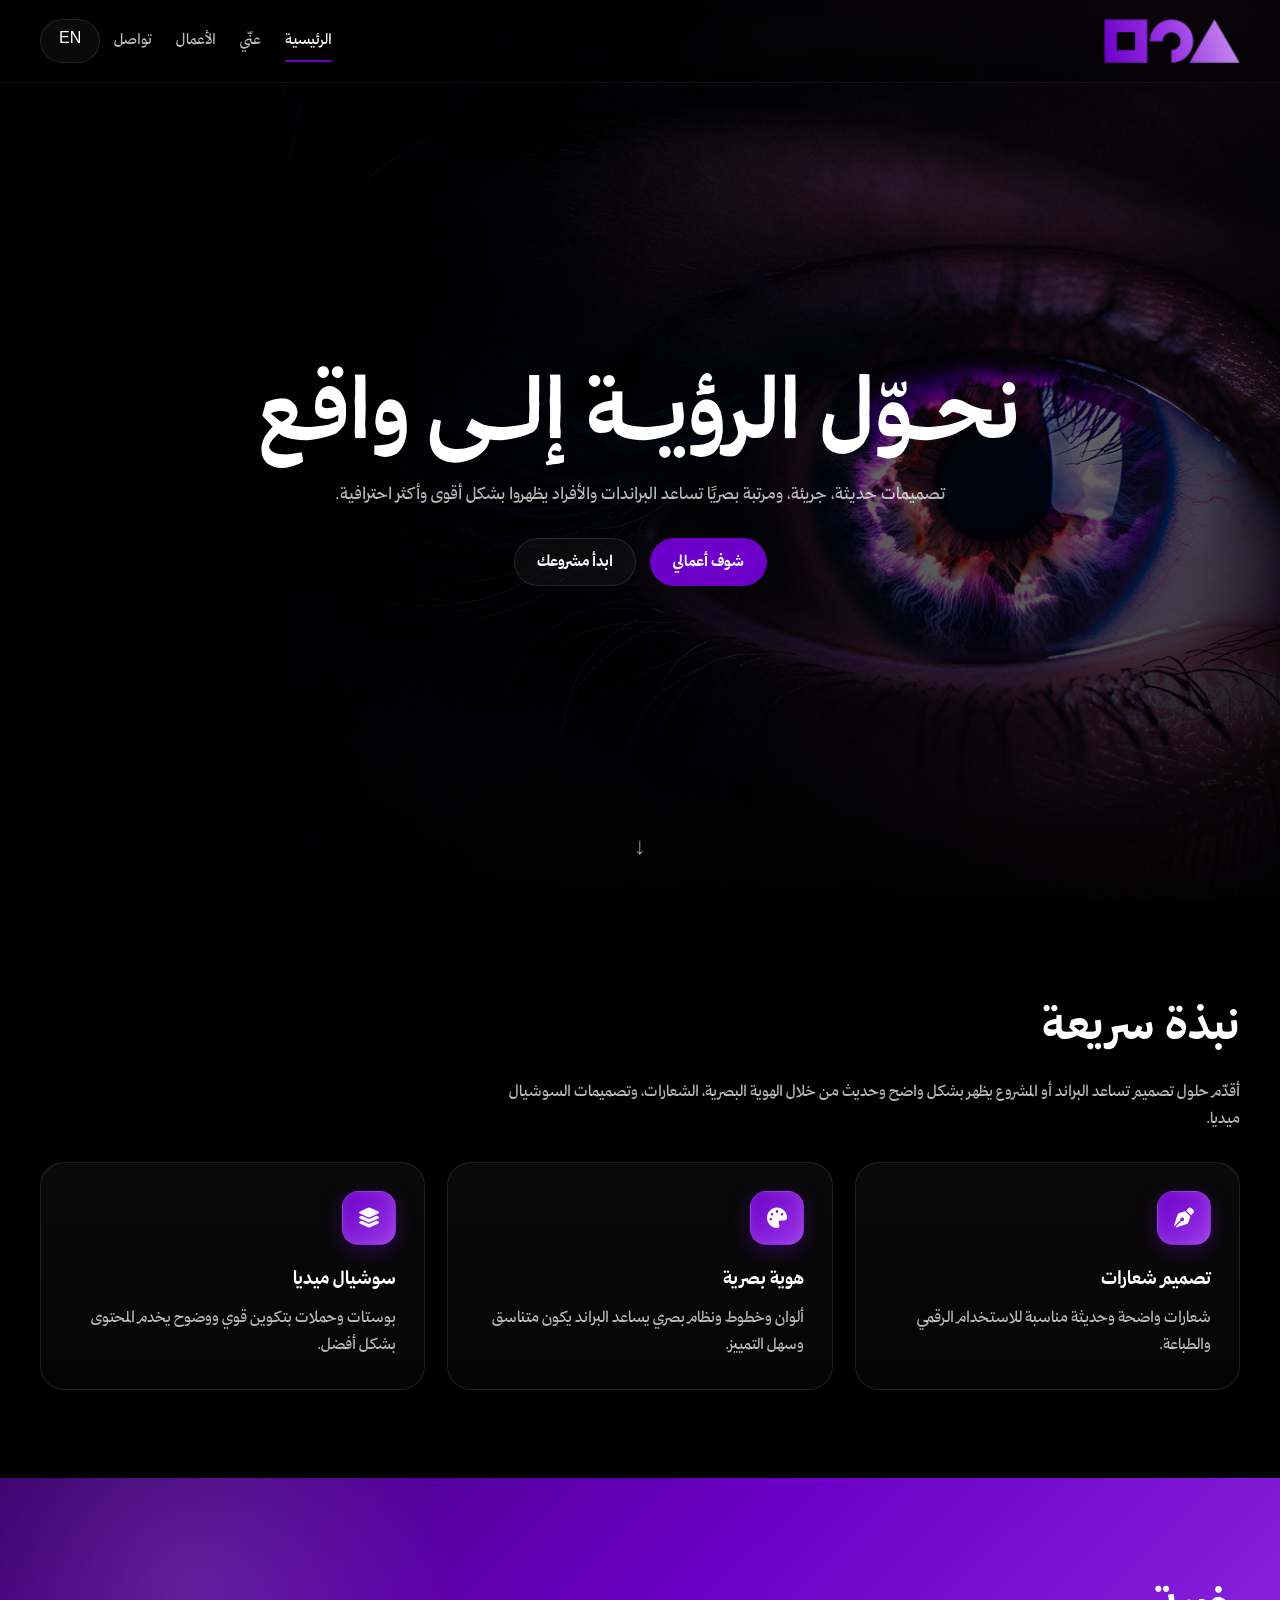
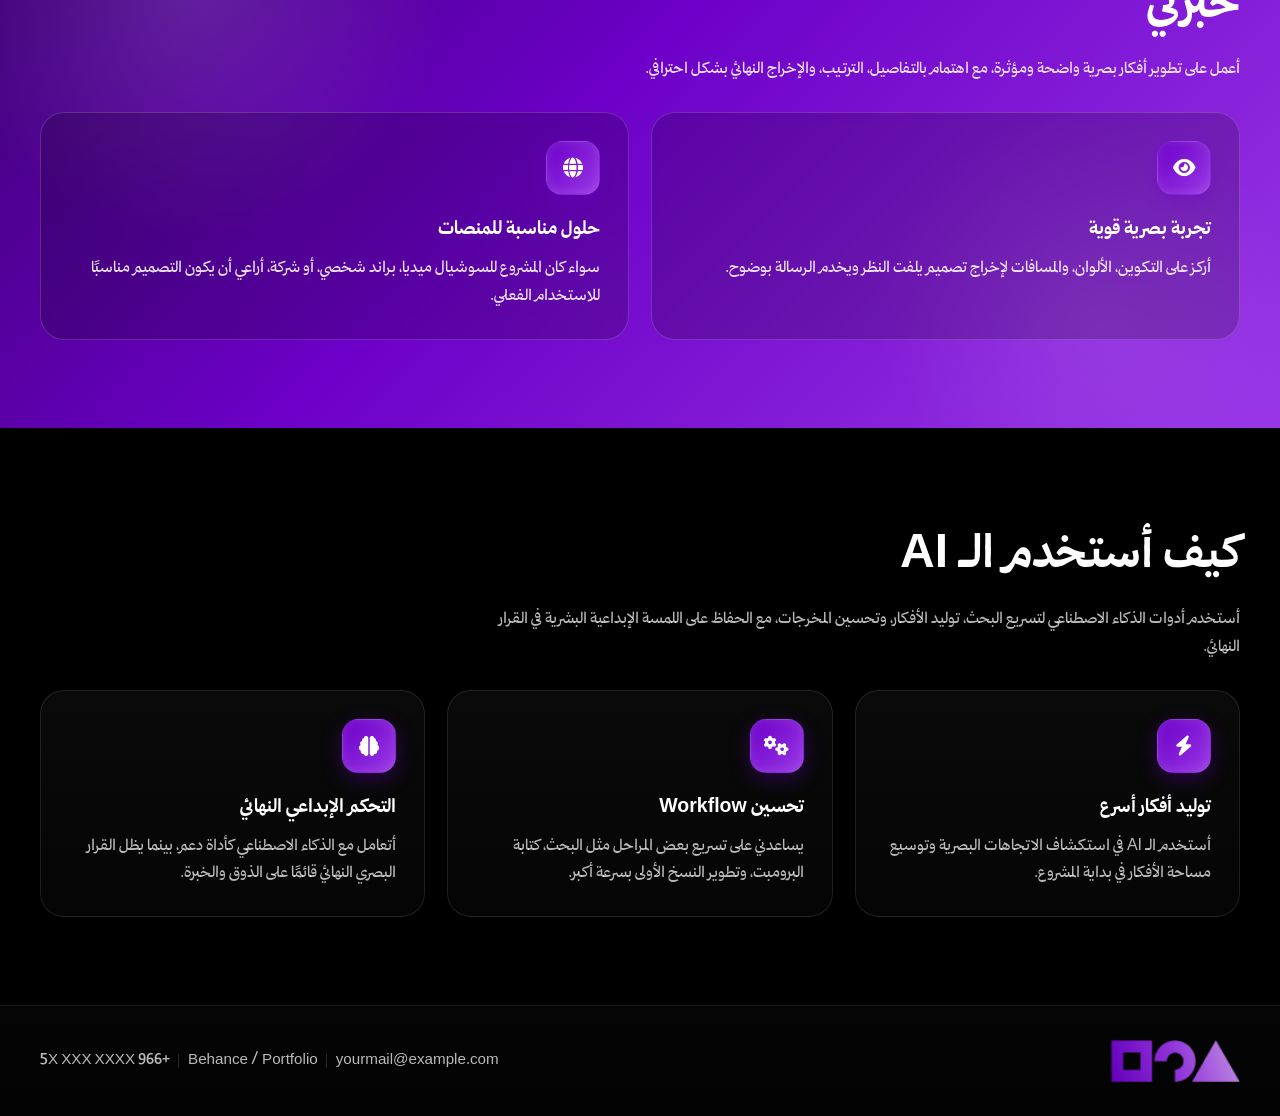
==== commit 6fdc3f4c: "Add files via upload" ====
--- a/index.html
+++ b/index.html
@@ -159,22 +159,18 @@
     </section>
 
     <footer class="site-footer">
-      <div class="container footer-inner">
-        <div>
-          <div class="footer-logo">
-            <img src="images/logo.png" alt="Daskeda Logo">
-          </div>
-          <div class="footer-note" data-i18n="footerNote">مصمم جرافيك إبداعي</div>
-        </div>
+  <div class="container footer-inner">
+    <a href="index.html" class="footer-brand">
+      <img src="images/logo.png" alt="Daskeda Logo">
+    </a>
 
-        <div class="footer-contact">
-          <span>Email: yourmail@example.com</span>
-          <span>Instagram / Behance: @daskeda</span>
-          <span>WhatsApp: +966 5X XXX XXXX</span>
-        </div>
-      </div>
-    </footer>
+    <div class="footer-contact">
+      <a href="mailto:yourmail@example.com">yourmail@example.com</a>
+      <a href="https://www.behance.net/" target="_blank" rel="noopener">Behance / Portfolio</a>
+      <a href="https://wa.me/966000000000" target="_blank" rel="noopener">+966 5X XXX XXXX</a>
+    </div>
   </div>
+</footer>
 
   <script src="script.js"></script>
 </body>
--- a/style.css
+++ b/style.css
@@ -40,6 +40,7 @@
   --text: #ffffff;
   --muted: rgba(255, 255, 255, 0.72);
   --accent: #6c00c8;
+  --hover-accent: #9937e6;
   --container: 1200px;
   --radius: 24px;
 }
@@ -164,6 +165,10 @@
 
 .lang-btn:hover {
   background: rgba(255, 255, 255, 0.08);
+}
+
+.nav a:hover {
+  color: #9937e6;
 }
 
 /* Hero */
@@ -295,6 +300,7 @@
   border: 1px solid var(--line);
   border-radius: var(--radius);
   padding: 28px;
+  transition: 0.3s ease;
 }
 
 .card h3 {
@@ -314,9 +320,26 @@
   justify-content: center;
   border-radius: 16px;
   margin-bottom: 18px;
-  background: rgba(108,0,200,0.18);
-  border: 1px solid rgba(255,255,255,0.08);
+  background: linear-gradient(135deg, #6c00c8, #9937e6);
+  border: 1px solid rgba(255,255,255,0.10);
+  color: #ffffff;
   font-weight: 800;
+  box-shadow:
+    0 6px 20px rgba(108,0,200,0.35),
+    inset 0 0 12px rgba(255,255,255,0.12);
+  transition: 0.3s ease;
+}
+
+.card-number i {
+  font-size: 20px;
+  line-height: 1;
+}
+
+.card:hover .card-number {
+  transform: scale(1.06);
+  box-shadow:
+    0 10px 30px rgba(153,55,230,0.40),
+    inset 0 0 14px rgba(255,255,255,0.16);
 }
 
 .highlight-box {
@@ -383,6 +406,7 @@
   border: 1px solid var(--line);
   min-height: 380px;
   background: #111;
+  transition: 0.3s ease;
 }
 
 .work-item img {
@@ -444,7 +468,7 @@
   color: #fff;
   z-index: 4;
   transition: 0.3s ease;
-  border: 1px solid rgba(255,255,255,0.1);
+  border: 1px solid rgba(255,255,255,0.10);
 }
 
 .work-arrow::before {
@@ -460,6 +484,102 @@
   content: "→";
 }
 
+/* Footer */
+.site-footer {
+  border-top: 1px solid rgba(255,255,255,0.08);
+  background: linear-gradient(180deg, rgba(255,255,255,0.02), rgba(255,255,255,0.01));
+  backdrop-filter: blur(10px);
+}
+
+.footer-inner {
+  min-height: 110px;
+  display: flex;
+  align-items: center;
+  justify-content: space-between;
+  gap: 24px;
+  padding: 26px 0;
+  flex-wrap: wrap;
+}
+
+.footer-brand {
+  display: flex;
+  align-items: center;
+  opacity: 0.95;
+  transition: 0.25s ease;
+}
+
+.footer-brand:hover {
+  opacity: 1;
+  transform: translateY(-1px);
+}
+
+.footer-brand img {
+  height: 42px;
+  width: auto;
+  display: block;
+}
+
+.footer-contact {
+  display: flex;
+  align-items: center;
+  gap: 18px;
+  flex-wrap: wrap;
+}
+
+.footer-contact a {
+  color: rgba(255,255,255,0.72);
+  font-size: 0.95rem;
+  transition: 0.25s ease;
+  position: relative;
+}
+
+.footer-contact a:hover {
+  color: #ffffff;
+}
+
+.footer-contact a:not(:last-child)::after {
+  content: "";
+  position: absolute;
+  inset-inline-end: -10px;
+  top: 50%;
+  width: 1px;
+  height: 14px;
+  background: rgba(255,255,255,0.14);
+  transform: translateY(-50%);
+}
+
+@media (max-width: 760px) {
+  .footer-inner {
+    align-items: flex-start;
+    flex-direction: column;
+  }
+
+  .footer-contact {
+    flex-direction: column;
+    align-items: flex-start;
+    gap: 10px;
+  }
+
+  .footer-contact a:not(:last-child)::after {
+    display: none;
+  }
+}
+
+.footer-contact a:hover {
+  color: #9937e6;
+}
+
+/* Hover on cards only */
+.card:hover,
+.work-item:hover {
+  border-color: var(--hover-accent);
+  background: rgba(153,55,230,0.08);
+  box-shadow:
+    0 0 0 1px rgba(153,55,230,0.30),
+    0 10px 40px rgba(153,55,230,0.20);
+  transform: translateY(-4px);
+}
+
 .work-item:hover img {
   transform: scale(1.05);
 }
@@ -473,159 +593,14 @@
   transform: translateX(4px);
 }
 
-/* Footer */
-.site-footer {
-  border-top: 1px solid rgba(255,255,255,0.08);
-  background: rgba(255,255,255,0.02);
-}
-
-.footer-inner {
-  min-height: 120px;
-  display: flex;
-  align-items: center;
-  justify-content: space-between;
-  gap: 20px;
-  padding: 28px 0;
-  flex-wrap: wrap;
-}
-
-.footer-logo {
-  display: flex;
-  align-items: center;
-}
-
-.footer-logo img {
-  height: 40px;
-  width: auto;
-  display: block;
-}
-
-.footer-note {
-  color: var(--muted);
-  margin-top: 6px;
-}
-
-.footer-contact {
-  display: grid;
-  gap: 6px;
-  text-align: end;
-}
-
-body.ltr .footer-contact {
-  text-align: start;
-}
-
-.footer-contact span,
-.footer-contact a {
-  color: var(--muted);
-}
-
-/* Animations */
-@keyframes fadeUp {
-  from {
-    opacity: 0;
-    transform: translateY(30px);
-  }
-  to {
-    opacity: 1;
-    transform: translateY(0);
-  }
-}
-
-@keyframes bounce {
-  0%, 100% { transform: translate(-50%, 0); }
-  50% { transform: translate(-50%, 10px); }
-}
-
-/* Responsive */
-@media (max-width: 900px) {
-  .grid-2,
-  .grid-3 {
-    grid-template-columns: 1fr;
-  }
-
-  .work-grid-6 {
-    grid-template-columns: repeat(2, 1fr);
-  }
-
-  .hero {
-    background-attachment: scroll;
-  }
-}
-
-@media (max-width: 760px) {
-  .header-inner {
-    min-height: auto;
-    padding: 14px 0;
-    align-items: flex-start;
-    flex-wrap: wrap;
-  }
-
-  .header-side {
-    width: 100%;
-    justify-content: space-between;
-    flex-wrap: wrap;
-  }
-
-  .nav {
-    width: 100%;
-    gap: 14px;
-  }
-
-  .hero {
-    padding-top: 140px;
-  }
-
-  .hero-buttons {
-    flex-direction: column;
-  }
-
-  .footer-inner {
-    align-items: flex-start;
-  }
-
-  .footer-contact {
-    text-align: start;
-  }
-}
-
-@media (max-width: 640px) {
-  .work-grid-6 {
-    grid-template-columns: 1fr;
-  }
-
-  .work-item {
-    min-height: 320px;
-  }
-}
-/* Hover Effect لكل السيكشن */
-/* Hover للكروت بس */
-.card,
-.work-item{
-  transition:.3s ease;
-  border:1px solid var(--line);
-}
-
-/* لما تقف عليه */
-.card:hover,
-.work-item:hover{
-  border-color:#9937e6;
-  background:rgba(153,55,230,0.08);
-
-  box-shadow:
-    0 0 0 1px rgba(153,55,230,0.3),
-    0 10px 40px rgba(153,55,230,0.2);
-
-  transform:translateY(-4px);
-}
-
-.section-exp{
+/* Experience section gradient */
+.section-exp {
   background: linear-gradient(135deg, #3a006c 0%, #6c00c8 45%, #9937e6 100%);
   position: relative;
   overflow: hidden;
 }
 
-.section-exp::before{
+.section-exp::before {
   content: "";
   position: absolute;
   inset: 0;
@@ -635,7 +610,7 @@
   pointer-events: none;
 }
 
-.section-exp .container{
+.section-exp .container {
   position: relative;
   z-index: 1;
 }
@@ -643,22 +618,22 @@
 .section-exp .section-head h2,
 .section-exp .section-head p,
 .section-exp .card h3,
-.section-exp .card p{
+.section-exp .card p {
   color: #ffffff;
 }
 
 .section-exp .section-head p,
-.section-exp .card p{
+.section-exp .card p {
   color: rgba(255,255,255,0.88);
 }
 
-.section-exp .card{
+.section-exp .card {
   background: rgba(0,0,0,0.18);
   border: 1px solid rgba(255,255,255,0.16);
   backdrop-filter: blur(6px);
 }
 
-.section-exp .card:hover{
+.section-exp .card:hover {
   border-color: rgba(255,255,255,0.32);
   background: rgba(0,0,0,0.24);
   box-shadow:
@@ -667,7 +642,471 @@
   transform: translateY(-4px);
 }
 
-.card-number i{
-  font-size: 20px;
-  line-height: 1;
+/* Animations */
+@keyframes fadeUp {
+  from {
+    opacity: 0;
+    transform: translateY(30px);
+  }
+  to {
+    opacity: 1;
+    transform: translateY(0);
+  }
+}
+
+@keyframes bounce {
+  0%, 100% {
+    transform: translate(-50%, 0);
+  }
+  50% {
+    transform: translate(-50%, 10px);
+  }
+}
+
+/* Responsive */
+@media (max-width: 900px) {
+  .grid-2,
+  .grid-3 {
+    grid-template-columns: 1fr;
+  }
+
+  .work-grid-6 {
+    grid-template-columns: repeat(2, 1fr);
+  }
+
+  .hero {
+    background-attachment: scroll;
+  }
+}
+
+@media (max-width: 760px) {
+  .header-inner {
+    min-height: auto;
+    padding: 14px 0;
+    align-items: flex-start;
+    flex-wrap: wrap;
+  }
+
+  .header-side {
+    width: 100%;
+    justify-content: space-between;
+    flex-wrap: wrap;
+  }
+
+  .nav {
+    width: 100%;
+    gap: 14px;
+  }
+
+  .hero {
+    padding-top: 140px;
+  }
+
+  .hero-buttons {
+    flex-direction: column;
+  }
+
+  .footer-inner {
+    align-items: flex-start;
+    flex-direction: column;
+  }
+
+  .footer-contact {
+    flex-direction: column;
+    align-items: flex-start;
+    gap: 10px;
+  }
+
+  .footer-contact > *:not(:last-child)::after {
+    display: none;
+  }
+}
+
+@media (max-width: 640px) {
+  .work-grid-6 {
+    grid-template-columns: 1fr;
+  }
+
+  .work-item {
+    min-height: 320px;
+  }
+}
+
+body {
+  user-select: none;
+  -webkit-user-select: none;
+}
+
+.about-page{
+  background:
+    radial-gradient(circle at 15% 10%, rgba(108,0,200,0.10), transparent 20%),
+    radial-gradient(circle at 85% 30%, rgba(153,55,230,0.10), transparent 18%),
+    var(--bg);
+}
+
+.about-hero{
+  padding: 36px 0 80px;
+}
+
+.about-hero-grid{
+  display:grid;
+  grid-template-columns: 1.05fr 0.95fr;
+  gap: 28px;
+  align-items: center;
+}
+
+.about-kicker{
+  display:inline-block;
+  margin-bottom:16px;
+  color:#cfa7ff;
+  font-size:.95rem;
+  letter-spacing:1.5px;
+  text-transform:uppercase;
+}
+
+.about-main-title{
+  font-size: clamp(2.5rem, 6vw, 5.2rem);
+  line-height: 0.98;
+  margin-bottom: 18px;
+  letter-spacing: -2px;
+}
+
+html[lang="ar"] .about-main-title{
+  letter-spacing: 0;
+}
+
+.about-main-text{
+  max-width: 650px;
+  color: var(--muted);
+  font-size: 1.08rem;
+  margin-bottom: 26px;
+}
+
+.about-hero-actions{
+  display:flex;
+  gap:14px;
+  flex-wrap:wrap;
+  margin-bottom: 28px;
+}
+
+.about-mini-stats{
+  display:flex;
+  flex-wrap:wrap;
+  gap:12px;
+}
+
+.mini-stat{
+  min-width: 150px;
+  padding: 14px 16px;
+  border-radius: 18px;
+  border:1px solid rgba(255,255,255,0.10);
+  background: rgba(255,255,255,0.03);
+}
+
+.mini-stat strong{
+  display:block;
+  font-size:1rem;
+  margin-bottom: 4px;
+}
+
+.mini-stat span{
+  color: var(--muted);
+  font-size:.92rem;
+}
+
+.about-visual-card{
+  position:relative;
+}
+
+.about-image-wrap{
+  position:relative;
+  overflow:hidden;
+  border-radius: 30px;
+  border:1px solid rgba(255,255,255,0.10);
+  background: linear-gradient(145deg, #0a0a0a, #18002a 50%, #050505);
+  min-height: 620px;
+}
+
+.about-image-wrap::before{
+  content:"";
+  position:absolute;
+  inset:0;
+  background:
+    radial-gradient(circle at 70% 18%, rgba(153,55,230,0.20), transparent 18%);
+  pointer-events:none;
+  z-index:1;
+}
+
+.about-image-wrap img{
+  width:100%;
+  height:100%;
+  object-fit:cover;
+  display:block;
+}
+
+.about-floating-box{
+  position:absolute;
+  left:24px;
+  bottom:24px;
+  z-index:2;
+  width:min(340px, calc(100% - 48px));
+  padding:22px;
+  border-radius:24px;
+  background:rgba(0,0,0,0.52);
+  border:1px solid rgba(255,255,255,0.12);
+  backdrop-filter: blur(16px);
+}
+
+body.ltr .about-floating-box{
+  left:auto;
+  right:24px;
+}
+
+.about-floating-box small{
+  display:block;
+  color:#d6b4ff;
+  margin-bottom:10px;
+  text-transform:uppercase;
+  letter-spacing:1.2px;
+}
+
+.about-floating-box strong{
+  display:block;
+  font-size:1.3rem;
+  margin-bottom:8px;
+}
+
+.about-floating-box p{
+  color:rgba(255,255,255,0.82);
+  line-height:1.7;
+  font-size:.95rem;
+}
+
+.about-head-center{
+  text-align:center;
+}
+
+.about-head-center p{
+  margin-inline:auto;
+}
+
+.about-story-grid{
+  display:grid;
+  grid-template-columns: repeat(3, 1fr);
+  gap:22px;
+}
+
+.about-story-card{
+  padding:28px;
+  border-radius:24px;
+  border:1px solid rgba(255,255,255,0.10);
+  background:linear-gradient(180deg, rgba(255,255,255,0.04), rgba(255,255,255,0.02));
+  transition:.3s ease;
+}
+
+.about-story-card:hover{
+  transform:translateY(-4px);
+  border-color:#9937e6;
+  box-shadow:
+    0 0 0 1px rgba(153,55,230,0.24),
+    0 12px 42px rgba(153,55,230,0.16);
+}
+
+.about-story-card h3{
+  margin-bottom:10px;
+  font-size:1.2rem;
+}
+
+.about-story-card p{
+  color:var(--muted);
+}
+
+.about-strengths-section{
+  background:
+    linear-gradient(135deg, #2c004f 0%, #6c00c8 45%, #9a39e8 100%);
+  position:relative;
+  overflow:hidden;
+}
+
+.about-strengths-section::before{
+  content:"";
+  position:absolute;
+  inset:0;
+  background:
+    radial-gradient(circle at 15% 18%, rgba(255,255,255,0.12), transparent 24%),
+    radial-gradient(circle at 88% 82%, rgba(255,255,255,0.08), transparent 18%);
+  pointer-events:none;
+}
+
+.about-strengths-section .container{
+  position:relative;
+  z-index:1;
+}
+
+.about-strengths-section .section-head h2,
+.about-strengths-section .section-head p,
+.about-strength-card h3,
+.about-strength-card p{
+  color:#fff;
+}
+
+.about-strengths-section .section-head p,
+.about-strength-card p{
+  color:rgba(255,255,255,0.86);
+}
+
+.about-strengths-grid{
+  display:grid;
+  grid-template-columns: repeat(4, 1fr);
+  gap:20px;
+}
+
+.about-strength-card{
+  padding:26px;
+  border-radius:24px;
+  background:rgba(0,0,0,0.18);
+  border:1px solid rgba(255,255,255,0.14);
+  backdrop-filter:blur(6px);
+  transition:.3s ease;
+}
+
+.about-strength-card:hover{
+  transform:translateY(-4px);
+  background:rgba(0,0,0,0.24);
+}
+
+.about-strength-icon{
+  width:54px;
+  height:54px;
+  border-radius:16px;
+  display:flex;
+  align-items:center;
+  justify-content:center;
+  margin-bottom:16px;
+  background:rgba(255,255,255,0.12);
+  border:1px solid rgba(255,255,255,0.14);
+  font-weight:700;
+}
+
+.about-band-section{
+  background: transparent;
+}
+
+.about-band{
+  display:grid;
+  grid-template-columns: 160px 1fr;
+  gap:22px;
+  align-items:stretch;
+}
+
+.about-band-number{
+  border-radius:28px;
+  border:1px solid rgba(255,255,255,0.10);
+  background:linear-gradient(180deg, rgba(255,255,255,0.05), rgba(255,255,255,0.02));
+  display:flex;
+  align-items:center;
+  justify-content:center;
+  min-height:220px;
+}
+
+.about-band-number span{
+  font-size:4rem;
+  color:#d6b4ff;
+  line-height:1;
+}
+
+.about-band-content{
+  padding:34px;
+  border-radius:28px;
+  border:1px solid rgba(255,255,255,0.10);
+  background:
+    radial-gradient(circle at 85% 20%, rgba(108,0,200,0.18), transparent 18%),
+    linear-gradient(180deg, rgba(255,255,255,0.04), rgba(255,255,255,0.02));
+}
+
+.about-band-content h2{
+  font-size:clamp(1.8rem, 4vw, 3rem);
+  margin-bottom:12px;
+}
+
+.about-band-content p{
+  color:var(--muted);
+  max-width:900px;
+}
+
+.about-cta-box{
+  padding:42px;
+  border-radius:30px;
+  border:1px solid rgba(255,255,255,0.10);
+  background:
+    radial-gradient(circle at 80% 20%, rgba(153,55,230,0.18), transparent 18%),
+    linear-gradient(180deg, rgba(255,255,255,0.05), rgba(255,255,255,0.02));
+  text-align:center;
+}
+
+.about-cta-box h2{
+  font-size:clamp(2rem, 4vw, 3.2rem);
+  margin-bottom:14px;
+}
+
+.about-cta-box p{
+  color:var(--muted);
+  max-width:760px;
+  margin:0 auto 24px;
+}
+
+.about-cta-actions{
+  display:flex;
+  justify-content:center;
+  gap:14px;
+  flex-wrap:wrap;
+}
+
+@media (max-width: 1100px){
+  .about-hero-grid,
+  .about-story-grid,
+  .about-strengths-grid,
+  .about-band{
+    grid-template-columns:1fr;
+  }
+
+  .about-image-wrap{
+    min-height:520px;
+  }
+
+  .about-band-number{
+    min-height:140px;
+  }
+}
+
+@media (max-width: 760px){
+  .about-hero{
+    padding-top:20px;
+  }
+
+  .about-main-title{
+    font-size:clamp(2.1rem, 8vw, 3.6rem);
+  }
+
+  .about-hero-actions,
+  .about-cta-actions{
+    flex-direction:column;
+  }
+
+  .about-floating-box{
+    left:16px;
+    right:16px;
+    width:auto;
+    bottom:16px;
+  }
+
+  body.ltr .about-floating-box{
+    right:16px;
+    left:16px;
+  }
+
+  .about-cta-box,
+  .about-band-content{
+    padding:28px;
+  }
 }
